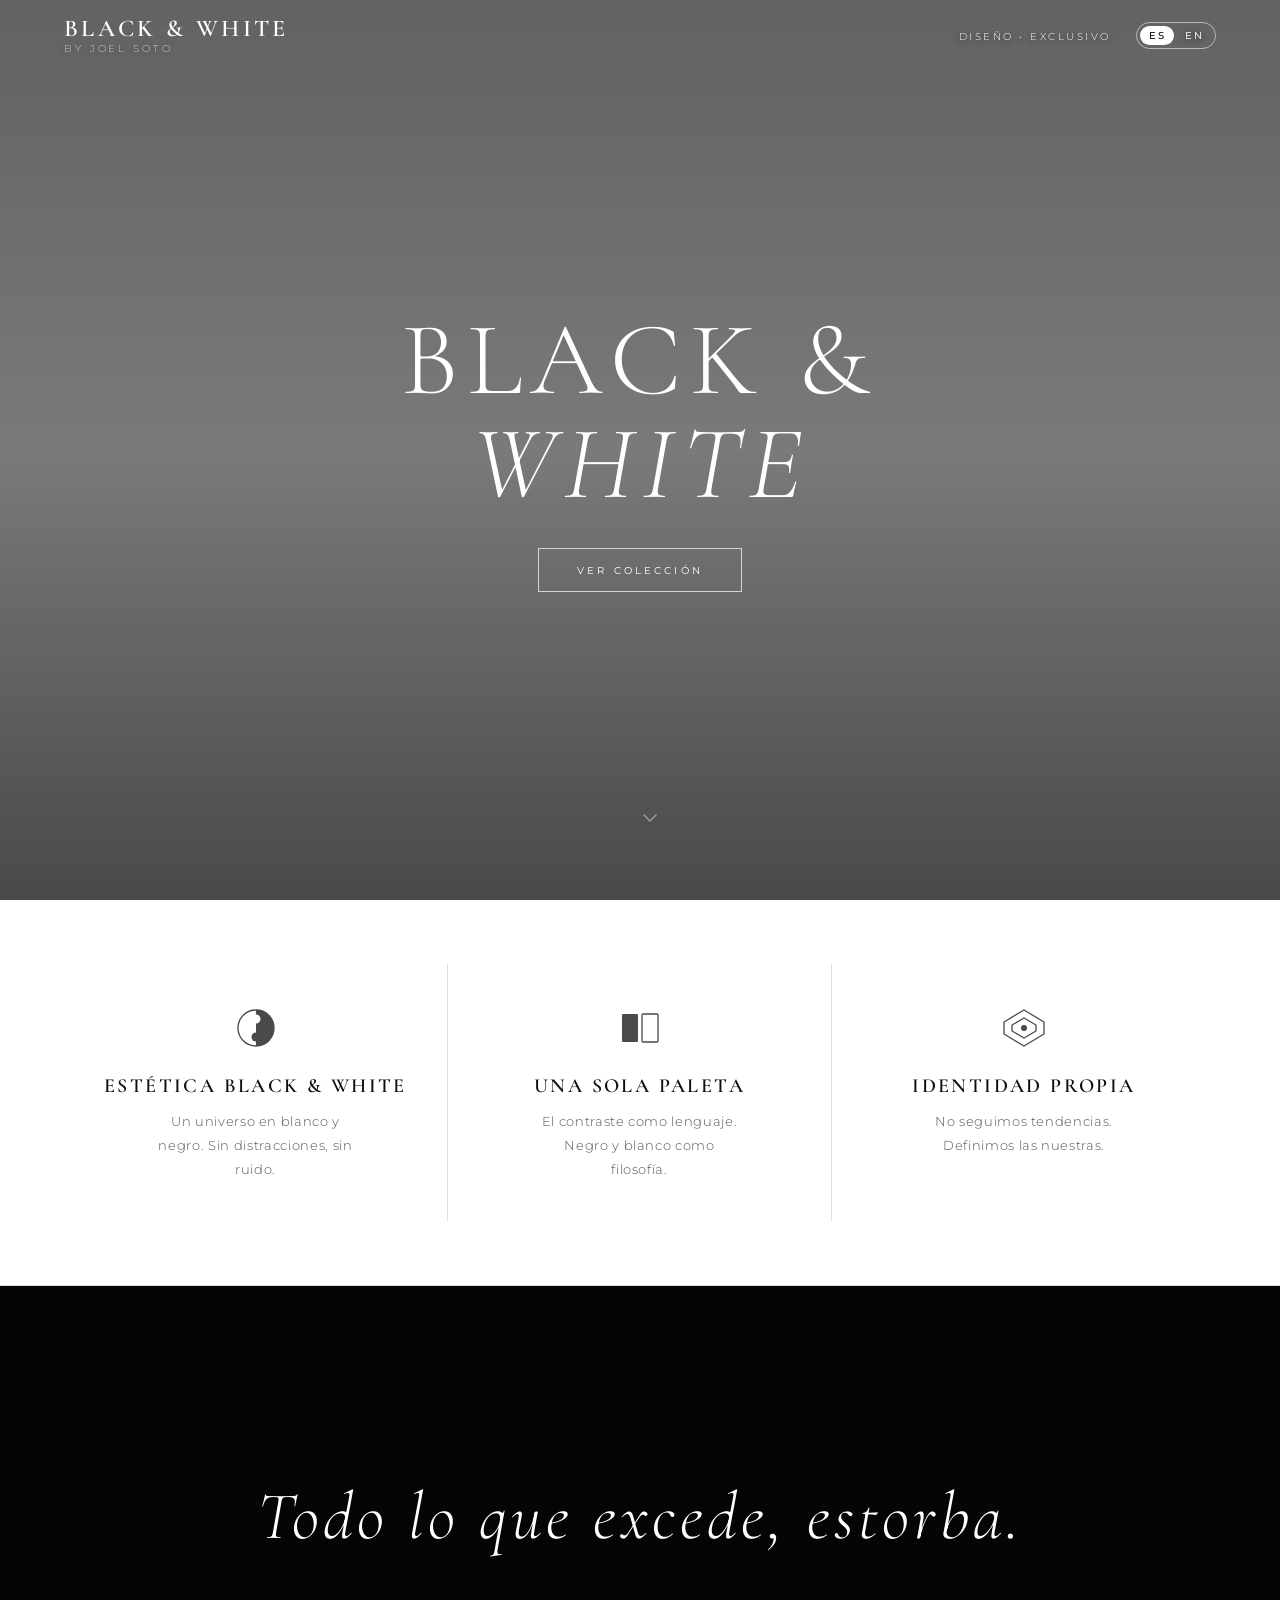
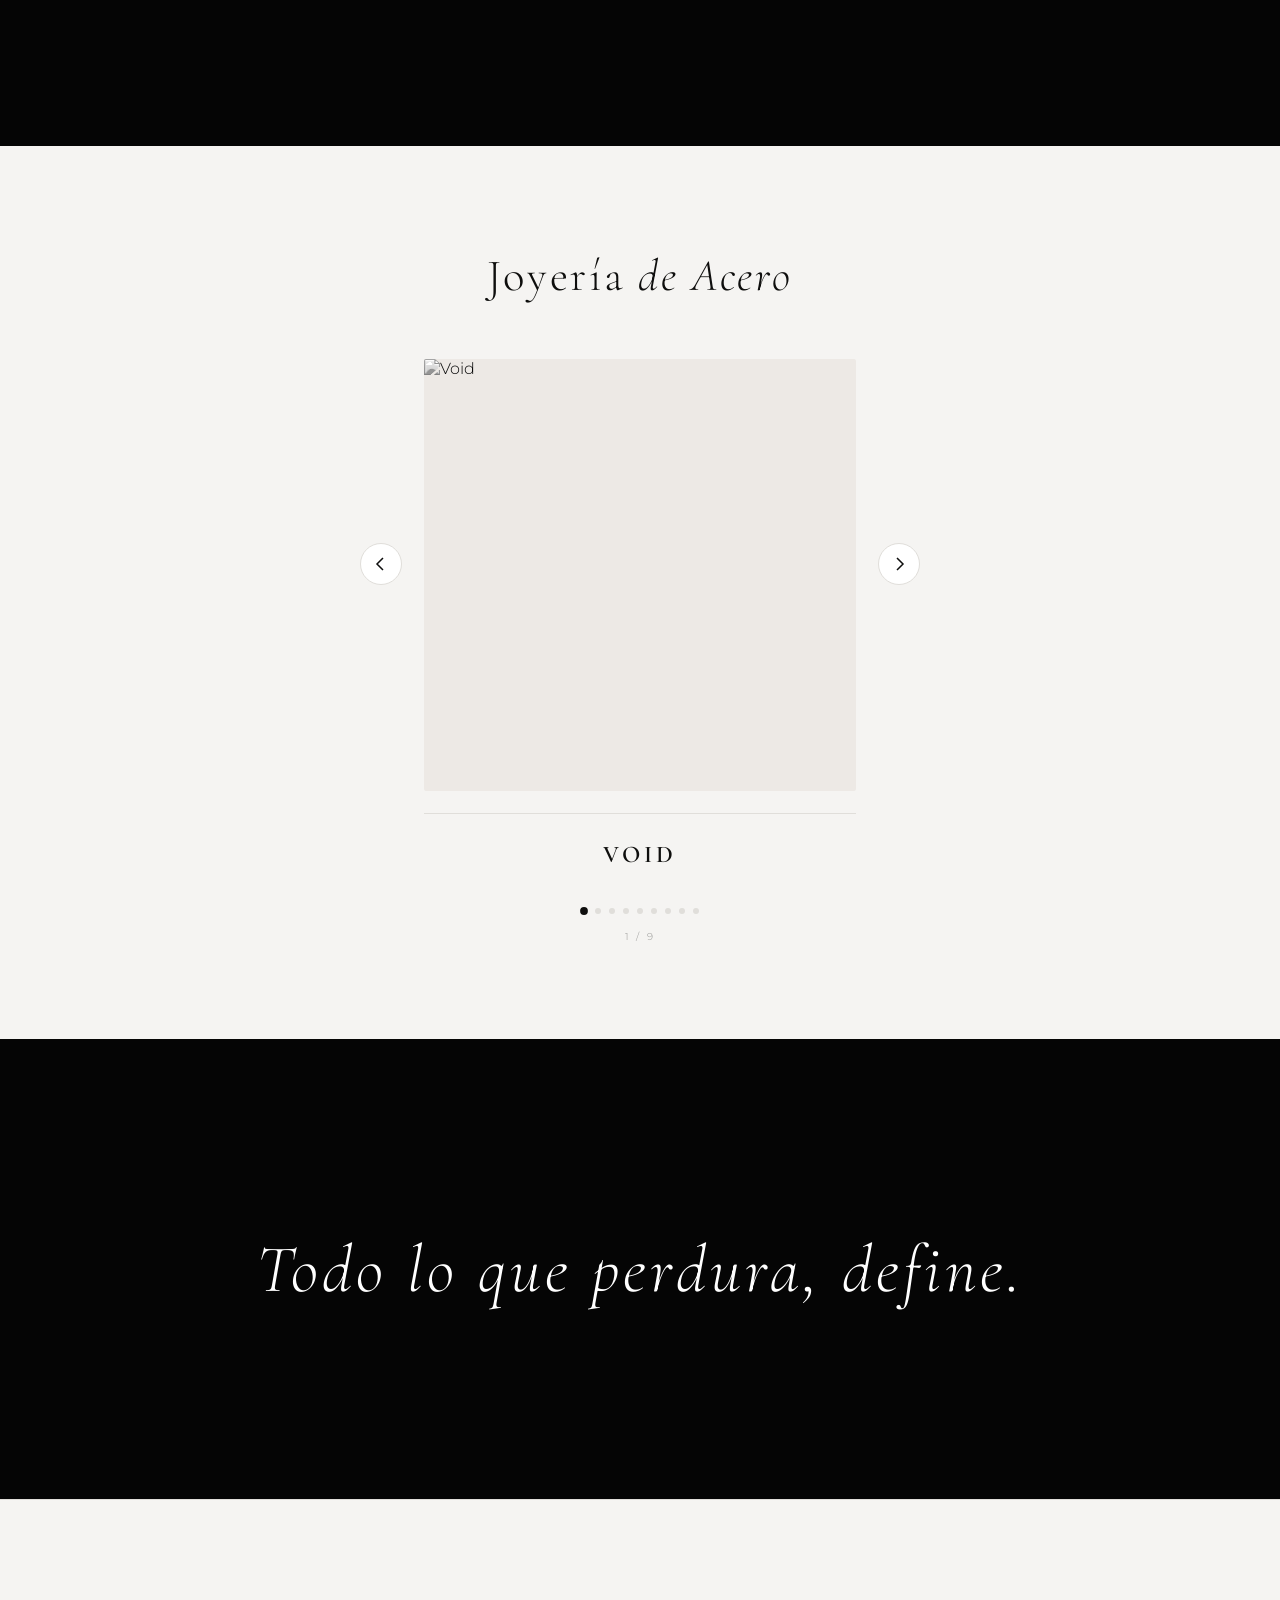
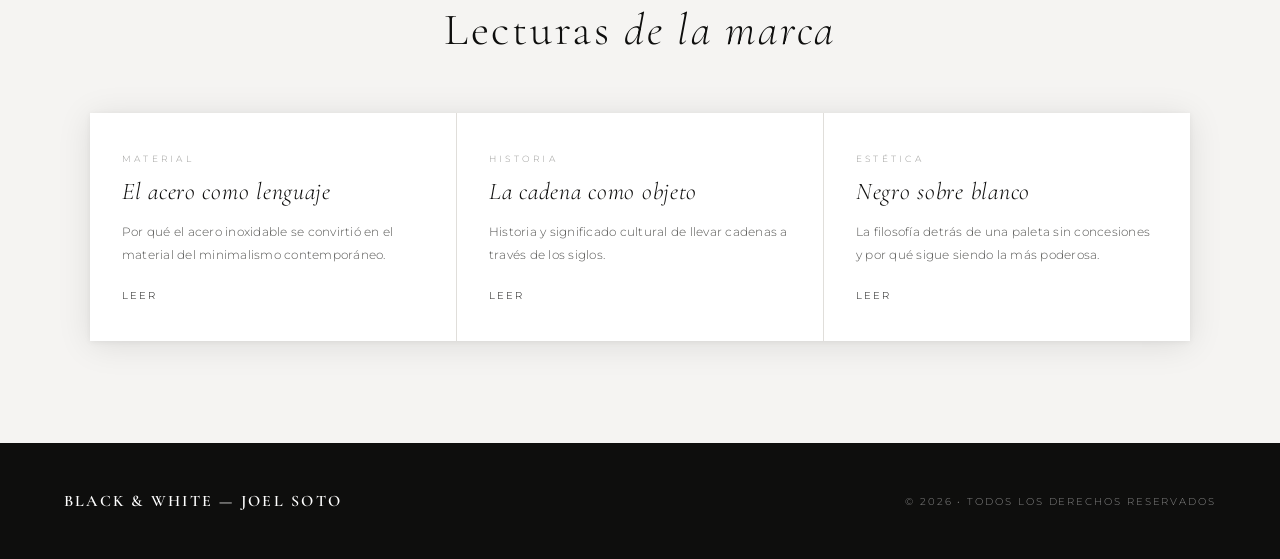
==== index.html @ 6df69efc "Add ES/EN language toggle Adds a header pill toggle to switch the whole site (home, articles, and th" ====
<!DOCTYPE html>
<html lang="es">
<head>
<meta charset="UTF-8">
<meta name="viewport" content="width=device-width, initial-scale=1.0">
<title>Black &amp; White by Joel Soto</title>

  <!-- Open Graph -->
  <meta property="og:title" content="Black &amp; White by Joel Soto">
  <meta property="og:description" content="Moda y accesorios. Diseño exclusivo, hecho a mano.">
  <meta property="og:type" content="website">
  <meta property="og:url" content="https://dajozu2513.github.io/black-and-white-joel">
  <meta property="og:image" content="https://dajozu2513.github.io/black-and-white-joel/og.jpg">
  <meta property="og:image:width" content="1054">
  <meta property="og:image:height" content="1491">
  <meta property="og:locale" content="es_CR">
  <meta property="og:site_name" content="Black &amp; White by Joel Soto">

  <!-- Twitter Card -->
  <meta name="twitter:card" content="summary_large_image">
  <meta name="twitter:title" content="Black &amp; White by Joel Soto">
  <meta name="twitter:description" content="Moda y accesorios. Diseño exclusivo, hecho a mano.">
  <meta name="twitter:image" content="https://dajozu2513.github.io/black-and-white-joel/og.jpg">
<link rel="preconnect" href="https://fonts.googleapis.com">
<link rel="preconnect" href="https://fonts.gstatic.com" crossorigin>
<link href="https://fonts.googleapis.com/css2?family=Cormorant+Garamond:ital,wght@0,300;0,400;0,600;1,300&family=Montserrat:wght@200;300;400;500&display=swap" rel="stylesheet">
<link rel="stylesheet" href="css/styles.css">

</head>
<body>

<!-- INTRO SCREEN -->
<div id="intro-screen">
  <div class="intro-logo">Black &amp; <em>White</em></div>
  <div class="intro-tagline">by Joel Soto</div>
</div>

<!-- HEADER -->
<header id="site-header">
  <div class="brand">
    <div class="brand-name">Black &amp; White</div>
    <span class="brand-sub">by Joel Soto</span>
  </div>
  <div class="header-right">
    <div class="header-tag" data-i18n="header.tag">Diseño &bull; Exclusivo</div>
    <div class="lang-toggle" id="langToggle" role="group" aria-label="Idioma / Language">
      <button type="button" class="lang-opt" data-lang="es">ES</button>
      <button type="button" class="lang-opt" data-lang="en">EN</button>
    </div>
  </div>
</header>

<!-- HERO -->
<section class="hero" id="hero">
  <div class="hero-bg" id="hero-bg"></div>
  <div class="hero-overlay"></div>
  <div class="hero-content">
    <h1 class="hero-title">Black &amp;<br><em>White</em></h1>
    <a href="#coleccion" class="hero-btn" data-i18n="hero.cta">Ver colección</a>
  </div>
  <div class="hero-scroll">
    <svg class="hero-scroll-arrow" width="20" height="20" viewBox="0 0 20 20" fill="none" stroke="rgba(255,255,255,0.7)" stroke-width="1.5" stroke-linecap="round" stroke-linejoin="round">
      <polyline points="4 7 10 13 16 7"/>
    </svg>
  </div>
</section>

<!-- PILLARS -->
<section class="pillars observe-fade">
  <div class="pillar">
    <svg class="pillar-icon" viewBox="0 0 48 48" fill="none" stroke="currentColor" stroke-width="1.3">
      <circle cx="24" cy="24" r="18"/>
      <path d="M24 6 A18 18 0 0 1 24 42" fill="currentColor" stroke="none"/>
      <circle cx="24" cy="15" r="4.5" fill="var(--surface)" stroke="none"/>
      <circle cx="24" cy="33" r="4.5" fill="currentColor" stroke="none"/>
    </svg>
    <div class="pillar-title" data-i18n="pillar1.title">Estética Black &amp; White</div>
    <p class="pillar-text" data-i18n="pillar1.text">Un universo en blanco y negro. Sin distracciones, sin ruido.</p>
  </div>
  <div class="pillar">
    <svg class="pillar-icon" viewBox="0 0 48 48" fill="none" stroke="currentColor" stroke-width="1.3">
      <rect x="6" y="10" width="16" height="28" rx="1" fill="currentColor" stroke="none"/>
      <rect x="26" y="10" width="16" height="28" rx="1" fill="none" stroke="currentColor"/>
    </svg>
    <div class="pillar-title" data-i18n="pillar2.title">Una sola paleta</div>
    <p class="pillar-text" data-i18n="pillar2.text">El contraste como lenguaje. Negro y blanco como filosofía.</p>
  </div>
  <div class="pillar">
    <svg class="pillar-icon" viewBox="0 0 48 48" fill="none" stroke="currentColor" stroke-width="1.3">
      <polygon points="24,6 44,18 44,30 24,42 4,30 4,18" stroke-linejoin="round"/>
      <polygon points="24,14 36,21 36,27 24,34 12,27 12,21" stroke-linejoin="round"/>
      <circle cx="24" cy="24" r="3" fill="currentColor" stroke="none"/>
    </svg>
    <div class="pillar-title" data-i18n="pillar3.title">Identidad propia</div>
    <p class="pillar-text" data-i18n="pillar3.text">No seguimos tendencias. Definimos las nuestras.</p>
  </div>
</section>

<!-- SEPARATOR -->
<div class="separator" id="separator-bg-wrap">
  <div class="separator-bg" id="separator-bg"></div>
  <div class="separator-overlay">
    <span class="separator-headline observe-reveal">
      <span class="reveal-wrap"><span class="reveal-line" data-i18n="sep1.headline">Todo lo que excede, estorba.</span></span>
    </span>
  </div>
</div>

<!-- CAROUSEL SECTION -->
<section class="carousel-section" id="coleccion">
  <div class="section-header observe-fade">
    <h2 class="section-title observe-reveal">
      <span class="reveal-wrap"><span class="reveal-line" data-i18n-html="collection.title">Joyería <em>de Acero</em></span></span>
    </h2>
  </div>

  <div class="carousel-wrap">
    <button class="carousel-arrow arrow-prev" id="prev" aria-label="Anterior">
      <svg viewBox="0 0 16 16"><polyline points="10,2 4,8 10,14"/></svg>
    </button>

    <div class="carousel-track" id="carousel-track">

    <div class="slide active" data-index="0">
      <div class="slide-img-wrap">
        <img src="pictures/products/Void.JPG" alt="Void">
      </div>
      <div class="slide-info">
        <div class="slide-name">Void</div>
      </div>
    </div>
    <div class="slide " data-index="1">
      <div class="slide-img-wrap">
        <img src="pictures/products/Star.JPG" alt="Star">
      </div>
      <div class="slide-info">
        <div class="slide-name">Star</div>
      </div>
    </div>
    <div class="slide " data-index="2">
      <div class="slide-img-wrap">
        <img src="pictures/products/Monolith.JPG" alt="Monolith">
      </div>
      <div class="slide-info">
        <div class="slide-name">Monolith</div>
      </div>
    </div>
    <div class="slide " data-index="3">
      <div class="slide-img-wrap">
        <img src="pictures/products/Static.JPG" alt="Static">
      </div>
      <div class="slide-info">
        <div class="slide-name">Static</div>
      </div>
    </div>
    <div class="slide " data-index="4">
      <div class="slide-img-wrap">
        <img src="pictures/products/Together.JPG" alt="Together">
      </div>
      <div class="slide-info">
        <div class="slide-name">Together</div>
      </div>
    </div>
    <div class="slide " data-index="5">
      <div class="slide-img-wrap">
        <img src="pictures/products/Meridian.JPG" alt="Meridian">
      </div>
      <div class="slide-info">
        <div class="slide-name">Meridian</div>
      </div>
    </div>
    <div class="slide " data-index="6">
      <div class="slide-img-wrap">
        <img src="pictures/products/Heart.JPG" alt="Heart">
      </div>
      <div class="slide-info">
        <div class="slide-name">Heart</div>
      </div>
    </div>
    <div class="slide " data-index="7">
      <div class="slide-img-wrap">
        <img src="pictures/products/Echo.JPG" alt="Echo">
      </div>
      <div class="slide-info">
        <div class="slide-name">Echo</div>
      </div>
    </div>
    <div class="slide " data-index="8">
      <div class="slide-img-wrap">
        <img src="pictures/products/Snake.JPG" alt="Snake">
      </div>
      <div class="slide-info">
        <div class="slide-name">Snake</div>
      </div>
    </div>
    </div>

    <button class="carousel-arrow arrow-next" id="next" aria-label="Siguiente">
      <svg viewBox="0 0 16 16"><polyline points="6,2 12,8 6,14"/></svg>
    </button>
  </div>

  <div class="carousel-dots" id="dots">
<button class="dot active" data-index="0" aria-label="Producto 1"></button><button class="dot " data-index="1" aria-label="Producto 2"></button><button class="dot " data-index="2" aria-label="Producto 3"></button><button class="dot " data-index="3" aria-label="Producto 4"></button><button class="dot " data-index="4" aria-label="Producto 5"></button><button class="dot " data-index="5" aria-label="Producto 6"></button><button class="dot " data-index="6" aria-label="Producto 7"></button><button class="dot " data-index="7" aria-label="Producto 8"></button><button class="dot " data-index="8" aria-label="Producto 9"></button>
  </div>
  <div class="carousel-counter" id="counter">1 / 9</div>
</section>

<!-- SEPARATOR 2 -->
<div class="separator" id="separator2-bg-wrap">
  <div class="separator-bg" id="separator2-bg"></div>
  <div class="separator-overlay">
    <span class="separator-headline observe-reveal">
      <span class="reveal-wrap"><span class="reveal-line" data-i18n="sep2.headline">Todo lo que perdura, define.</span></span>
    </span>
  </div>
</div>

<!-- ARTICLES -->
<section class="articles-section">
  <div class="articles-header observe-fade">
    <h2 class="section-title" data-i18n-html="articles.title">Lecturas <em>de la marca</em></h2>
  </div>
  <div class="articles-grid">
    <a href="articles/el-acero-como-lenguaje.html" class="article-card observe-fade">
      <span class="article-cat" data-i18n="article1.cat">Material</span>
      <h3 class="article-title" data-i18n="article1.title">El acero como lenguaje</h3>
      <p class="article-excerpt" data-i18n="article1.excerpt">Por qué el acero inoxidable se convirtió en el material del minimalismo contemporáneo.</p>
      <span class="article-read" data-i18n="article.read">Leer</span>
    </a>
    <a href="articles/la-cadena-como-objeto.html" class="article-card observe-fade">
      <span class="article-cat" data-i18n="article2.cat">Historia</span>
      <h3 class="article-title" data-i18n="article2.title">La cadena como objeto</h3>
      <p class="article-excerpt" data-i18n="article2.excerpt">Historia y significado cultural de llevar cadenas a través de los siglos.</p>
      <span class="article-read" data-i18n="article.read">Leer</span>
    </a>
    <a href="articles/negro-sobre-blanco.html" class="article-card observe-fade">
      <span class="article-cat" data-i18n="article3.cat">Estética</span>
      <h3 class="article-title" data-i18n="article3.title">Negro sobre blanco</h3>
      <p class="article-excerpt" data-i18n="article3.excerpt">La filosofía detrás de una paleta sin concesiones y por qué sigue siendo la más poderosa.</p>
      <span class="article-read" data-i18n="article.read">Leer</span>
    </a>
  </div>
</section>

<!-- FOOTER -->
<footer>
  <div class="footer-brand">Black &amp; White &mdash; Joel Soto</div>
  <div class="footer-copy" data-i18n="footer.copy">&copy; 2026 &bull; Todos los derechos reservados</div>
</footer>


<!-- PRODUCT MODAL -->
<div class="modal-overlay" id="productModal" role="dialog" aria-modal="true">
  <div class="modal-card">
    <button class="modal-close" id="modalClose" aria-label="Cerrar">&times;</button>
    <img class="modal-img" id="modalImg" src="" alt="">
    <div class="modal-body">
      <div class="modal-name" id="modalName"></div>
      <p class="modal-desc" id="modalDesc"></p>
      <a class="modal-btn" id="modalBtn" href="" target="_blank" rel="noopener noreferrer" data-i18n="modal.cta">Consultar</a>
    </div>
  </div>
</div>

<script src="js/i18n.js"></script>
<script>
BWI18N.init({
  es: {
    'header.tag': 'Diseño • Exclusivo',
    'hero.cta': 'Ver colección',
    'pillar1.title': 'Estética Black & White',
    'pillar1.text': 'Un universo en blanco y negro. Sin distracciones, sin ruido.',
    'pillar2.title': 'Una sola paleta',
    'pillar2.text': 'El contraste como lenguaje. Negro y blanco como filosofía.',
    'pillar3.title': 'Identidad propia',
    'pillar3.text': 'No seguimos tendencias. Definimos las nuestras.',
    'sep1.headline': 'Todo lo que excede, estorba.',
    'collection.title': 'Joyería <em>de Acero</em>',
    'sep2.headline': 'Todo lo que perdura, define.',
    'articles.title': 'Lecturas <em>de la marca</em>',
    'article1.cat': 'Material',
    'article1.title': 'El acero como lenguaje',
    'article1.excerpt': 'Por qué el acero inoxidable se convirtió en el material del minimalismo contemporáneo.',
    'article2.cat': 'Historia',
    'article2.title': 'La cadena como objeto',
    'article2.excerpt': 'Historia y significado cultural de llevar cadenas a través de los siglos.',
    'article3.cat': 'Estética',
    'article3.title': 'Negro sobre blanco',
    'article3.excerpt': 'La filosofía detrás de una paleta sin concesiones y por qué sigue siendo la más poderosa.',
    'article.read': 'Leer',
    'footer.copy': '© 2026 • Todos los derechos reservados',
    'modal.cta': 'Consultar',
    'pageTitle': 'Black & White by Joel Soto'
  },
  en: {
    'header.tag': 'Design • Exclusive',
    'hero.cta': 'View collection',
    'pillar1.title': 'Black & White Aesthetic',
    'pillar1.text': 'A universe in black and white. No distractions, no noise.',
    'pillar2.title': 'One palette only',
    'pillar2.text': 'Contrast as language. Black and white as philosophy.',
    'pillar3.title': 'A voice of its own',
    'pillar3.text': "We don't follow trends. We set our own.",
    'sep1.headline': 'Everything in excess gets in the way.',
    'collection.title': '<em>Steel</em> Jewelry',
    'sep2.headline': 'What endures, defines.',
    'articles.title': 'Brand <em>Reads</em>',
    'article1.cat': 'Material',
    'article1.title': 'Steel as Language',
    'article1.excerpt': 'Why stainless steel became the material of contemporary minimalism.',
    'article2.cat': 'History',
    'article2.title': 'The Chain as Object',
    'article2.excerpt': 'The history and cultural meaning of wearing chains across the centuries.',
    'article3.cat': 'Aesthetics',
    'article3.title': 'Black on White',
    'article3.excerpt': 'The philosophy behind an uncompromising palette and why it remains the most powerful.',
    'article.read': 'Read',
    'footer.copy': '© 2026 • All rights reserved',
    'modal.cta': 'Inquire',
    'pageTitle': 'Black & White by Joel Soto'
  }
});
</script>
<script src="js/main.js"></script>
</body>
</html>
---- css/styles.css ----
*, *::before, *::after { box-sizing: border-box; margin: 0; padding: 0; }

  /* ── INTRO SCREEN ── */
  #intro-screen {
    position: fixed;
    inset: 0;
    background: var(--ink);
    z-index: 999;
    display: flex;
    flex-direction: column;
    align-items: center;
    justify-content: center;
    gap: 0.7rem;
    transition: opacity 1s ease;
  }

  #intro-screen.fade-out { opacity: 0; pointer-events: none; }

  .intro-logo {
    font-family: var(--font-display);
    font-size: clamp(2.2rem, 8vw, 5rem);
    font-weight: 300;
    letter-spacing: 0.22em;
    text-transform: uppercase;
    color: #fff;
    animation: introUp 1s cubic-bezier(0.16,1,0.3,1) both;
  }

  .intro-logo em { font-style: italic; }

  .intro-tagline {
    font-family: var(--font-body);
    font-size: 0.68rem;
    letter-spacing: 0.45em;
    text-transform: uppercase;
    color: rgba(255,255,255,0.75);
    animation: introUp 1s 0.25s cubic-bezier(0.16,1,0.3,1) both;
  }

  @keyframes introUp {
    from { opacity: 0; transform: translateY(18px); }
    to   { opacity: 1; transform: translateY(0); }
  }

  /* ── TITLE REVEAL ── */
  .reveal-wrap {
    display: block;
    overflow: hidden;
  }

  .reveal-line {
    display: block;
    transform: translateY(105%);
    transition: transform 1s cubic-bezier(0.16,1,0.3,1);
  }

  .observe-reveal.visible .reveal-line { transform: translateY(0); }

  /* ── SLIDE NAME ANIMATION ── */
  @keyframes slideNameIn {
    from { opacity: 0; transform: translateY(8px); }
    to   { opacity: 1; transform: translateY(0); }
  }

  .slide-name-animate { animation: slideNameIn 0.4s cubic-bezier(0.16,1,0.3,1) both; }

  :root {
    --bg: #f5f4f2;
    --surface: #ffffff;
    --ink: #0e0e0d;
    --ink-mid: #555553;
    --ink-light: #999997;
    --border: #e0deda;
    --radius: 2px;
    --font-display: 'Cormorant Garamond', Georgia, serif;
    --font-body: 'Montserrat', sans-serif;
  }

  html { scroll-behavior: smooth; }

  body {
    background: var(--bg);
    color: var(--ink);
    font-family: var(--font-body);
    font-weight: 300;
    overflow-x: hidden;
  }

  /* ── HEADER ── */
  header {
    position: fixed;
    top: 0; left: 0; right: 0;
    z-index: 200;
    display: flex;
    align-items: center;
    justify-content: space-between;
    padding: 0 clamp(1.5rem, 5vw, 4rem);
    height: 72px;
    transition: background 0.4s, border-color 0.4s, box-shadow 0.4s;
    background: transparent;
    border-bottom: 1px solid transparent;
  }

  header.scrolled {
    background: var(--surface);
    border-bottom-color: var(--border);
    box-shadow: 0 2px 16px rgba(0,0,0,0.06);
  }

  .brand {
    line-height: 1;
    transition: color 0.4s;
  }

  .brand-name {
    font-family: var(--font-display);
    font-weight: 600;
    font-size: clamp(1.1rem, 2.2vw, 1.5rem);
    letter-spacing: 0.14em;
    text-transform: uppercase;
    color: #fff;
    transition: color 0.4s;
  }

  header.scrolled .brand-name { color: var(--ink); }

  .brand-sub {
    font-family: var(--font-body);
    font-weight: 200;
    font-size: 0.6rem;
    letter-spacing: 0.3em;
    text-transform: uppercase;
    color: rgba(255,255,255,1);
    text-shadow: 0 1px 6px rgba(0,0,0,0.7);
    margin-top: 3px;
    display: block;
    transition: color 0.4s;
  }

  header.scrolled .brand-sub { color: var(--ink); text-shadow: none; }

  .header-tag {
    font-size: 0.62rem;
    letter-spacing: 0.25em;
    text-transform: uppercase;
    color: rgba(255,255,255,1);
    text-shadow: 0 1px 6px rgba(0,0,0,0.7);
    transition: color 0.4s;
  }

  header.scrolled .header-tag { color: var(--ink-mid); text-shadow: none; }

  .header-right {
    display: flex;
    align-items: center;
    gap: clamp(0.9rem, 2vw, 1.6rem);
  }

  .lang-toggle {
    display: flex;
    align-items: center;
    gap: 2px;
    padding: 3px;
    border: 1px solid rgba(255,255,255,0.55);
    border-radius: 999px;
    transition: border-color 0.4s;
  }

  header.scrolled .lang-toggle { border-color: var(--border); }

  .lang-opt {
    appearance: none;
    border: none;
    background: transparent;
    cursor: pointer;
    font-family: var(--font-body);
    font-size: 0.6rem;
    font-weight: 500;
    letter-spacing: 0.15em;
    padding: 4px 9px;
    border-radius: 999px;
    color: rgba(255,255,255,0.85);
    text-shadow: 0 1px 6px rgba(0,0,0,0.7);
    transition: background 0.3s, color 0.3s;
  }

  header.scrolled .lang-opt { color: var(--ink-light); text-shadow: none; }

  .lang-opt.active { background: #fff; color: var(--ink); text-shadow: none; }

  header.scrolled .lang-opt.active { background: var(--ink); color: var(--surface); }

  /* ── HERO ── */
  .hero {
    position: relative;
    height: 100svh;
    min-height: 600px;
    display: flex;
    flex-direction: column;
    align-items: center;
    justify-content: center;
    overflow: hidden;
  }

  .hero-bg {
    position: absolute;
    inset: -10%;
    background-image: url("../pictures/background/horizontal.JPG");
    background-size: cover;
    background-position: center top;
    will-change: transform;
  }

  @media (orientation: portrait) {
    .hero-bg {
      background-image: url("../pictures/background/vertical.JPG");
    }
  }

  .hero-overlay {
    position: absolute;
    inset: 0;
    background: linear-gradient(
      to bottom,
      rgba(0,0,0,0.60) 0%,
      rgba(0,0,0,0.50) 50%,
      rgba(0,0,0,0.70) 100%
    );
  }

  .hero-content {
    position: relative;
    z-index: 2;
    text-align: center;
    color: #fff;
    padding: 0 1.5rem;
    animation: heroFadeIn 1.2s ease both;
  }

  @keyframes heroFadeIn {
    from { opacity: 0; transform: translateY(24px); }
    to { opacity: 1; transform: translateY(0); }
  }

  .hero-eyebrow {
    font-family: var(--font-body);
    font-size: 0.62rem;
    font-weight: 400;
    letter-spacing: 0.4em;
    text-transform: uppercase;
    color: rgba(255,255,255,0.6);
    margin-bottom: 1.2rem;
    animation: heroFadeIn 1.2s 0.2s ease both;
  }

  .hero-title {
    font-family: var(--font-display);
    font-size: clamp(3rem, 9vw, 6.5rem);
    font-weight: 300;
    line-height: 1;
    letter-spacing: 0.08em;
    text-transform: uppercase;
    margin-bottom: 2rem;
    animation: heroFadeIn 1.2s 0.35s ease both;
  }

  .hero-title em {
    font-style: italic;
    font-weight: 300;
  }

  .hero-sub {
    font-family: var(--font-body);
    font-size: 0.65rem;
    font-weight: 200;
    letter-spacing: 0.4em;
    text-transform: uppercase;
    color: rgba(255,255,255,1);
    text-shadow: 0 1px 6px rgba(0,0,0,0.7);
    margin-bottom: 2.8rem;
    animation: heroFadeIn 1.2s 0.5s ease both;
  }

  .hero-btn {
    display: inline-block;
    padding: 0.9rem 2.4rem;
    border: 1px solid rgba(255,255,255,0.7);
    color: #fff;
    font-family: var(--font-body);
    font-size: 0.65rem;
    font-weight: 400;
    letter-spacing: 0.3em;
    text-transform: uppercase;
    text-decoration: none;
    transition: background 0.3s, color 0.3s, border-color 0.3s;
    animation: heroFadeIn 1.2s 0.65s ease both;
  }

  .hero-btn:hover {
    background: #fff;
    color: var(--ink);
    border-color: #fff;
  }

  .hero-scroll {
    position: absolute;
    bottom: 4.5rem;
    left: 50%;
    transform: translateX(-50%);
    z-index: 2;
    display: flex;
    flex-direction: column;
    align-items: center;
    gap: 0.5rem;
    color: rgba(255,255,255,0.5);
    font-size: 0.55rem;
    letter-spacing: 0.3em;
    text-transform: uppercase;
    animation: heroFadeIn 1.4s 1s ease both;
  }

  .hero-scroll-arrow {
    animation: arrowBounce 1.8s 1.5s ease infinite;
    opacity: 0.6;
  }

  @keyframes arrowBounce {
    0%, 100% { transform: translateY(0); opacity: 0.6; }
    50% { transform: translateY(6px); opacity: 1; }
  }

  /* ── PILLARS ── */
  .pillars {
    background: var(--surface);
    padding: clamp(2.5rem, 5vw, 4rem) clamp(1.5rem, 5vw, 4rem);
    display: grid;
    grid-template-columns: repeat(3, 1fr);
    gap: 0;
    border-bottom: 1px solid var(--border);
    opacity: 0;
    transform: translateY(30px);
    transition: opacity 0.7s ease, transform 0.7s ease;
  }

  .pillars.visible { opacity: 1; transform: translateY(0); }

  .pillar {
    display: flex;
    flex-direction: column;
    align-items: center;
    text-align: center;
    padding: 2.5rem 2rem;
    border-right: 1px solid var(--border);
  }

  .pillar:last-child { border-right: none; }

  .pillar-icon {
    display: block;
    width: 48px;
    height: 48px;
    margin-bottom: 1.4rem;
    color: var(--ink);
    opacity: 0.75;
  }

  .pillar-title {
    font-family: var(--font-display);
    font-size: 1.25rem;
    font-weight: 600;
    letter-spacing: 0.12em;
    text-transform: uppercase;
    margin-bottom: 0.75rem;
    color: var(--ink);
  }

  .pillar-text {
    font-size: 0.82rem;
    font-weight: 300;
    letter-spacing: 0.05em;
    color: var(--ink-mid);
    line-height: 1.8;
    max-width: 22ch;
  }

  /* ── SEPARATOR ── */
  .separator {
    position: relative;
    height: 460px;
    overflow: hidden;
    background: #0e0e0d;
  }

  .separator-bg {
    position: absolute;
    inset: 0;
    background-image: url("../pictures/background/horizontal.JPG");
    background-size: cover;
    background-position: center 30%;
    background-attachment: fixed;
  }

  @media (orientation: portrait) {
    .separator-bg {
      background-image: url("../pictures/background/vertical.JPG");
    }
  }

  .separator-overlay {
    position: absolute;
    inset: 0;
    background: rgba(0,0,0,0.62);
    display: flex;
    flex-direction: column;
    align-items: center;
    justify-content: center;
    gap: 0.5rem;
  }

  .separator-label {
    font-family: var(--font-body);
    font-size: 0.6rem;
    letter-spacing: 0.4em;
    text-transform: uppercase;
    color: rgba(255,255,255,0.55);
  }

  .separator-headline {
    font-family: var(--font-display);
    font-size: clamp(2.4rem, 5.5vw, 4.2rem);
    font-weight: 300;
    font-style: italic;
    color: #fff;
    letter-spacing: 0.06em;
  }

  /* ── CAROUSEL SECTION ── */
  .carousel-section {
    background: var(--bg);
    padding: clamp(4rem, 8vw, 7rem) 0 clamp(4rem, 8vw, 6rem);
  }

  .section-header {
    text-align: center;
    padding: 0 1.5rem;
    margin-bottom: 3.5rem;
    opacity: 0;
    transform: translateY(20px);
    transition: opacity 0.7s ease, transform 0.7s ease;
  }

  .section-header.visible { opacity: 1; transform: translateY(0); }

  .section-eyebrow {
    font-size: 0.6rem;
    letter-spacing: 0.35em;
    text-transform: uppercase;
    color: var(--ink-light);
    margin-bottom: 0.8rem;
  }

  .section-title {
    font-family: var(--font-display);
    font-size: clamp(1.8rem, 4vw, 2.8rem);
    font-weight: 300;
    letter-spacing: 0.06em;
    color: var(--ink);
  }

  .section-title em { font-style: italic; }

  /* ── CAROUSEL ── */
  .carousel-wrap {
    position: relative;
    display: flex;
    align-items: center;
    justify-content: center;
    gap: 0;
    max-width: 560px;
    margin: 0 auto;
    padding: 0 4rem;
  }

  .carousel-track {
    position: relative;
    width: 100%;
    overflow: hidden;
  }

  .slide {
    display: none;
    flex-direction: column;
    align-items: center;
    gap: 0;
    animation: slideFade 0.45s ease;
  }

  .slide.active { display: flex; }

  @keyframes slideFade {
    from { opacity: 0; transform: scale(0.97); }
    to { opacity: 1; transform: scale(1); }
  }

  .slide-img-wrap {
    width: 100%;
    aspect-ratio: 1 / 1;
    overflow: hidden;
    background: #ede9e5;
    border-radius: var(--radius);
  }

  .slide-img-wrap img {
    width: 100%;
    height: 100%;
    object-fit: cover;
    display: block;
    filter: grayscale(100%) contrast(1.05);
    transition: transform 0.5s ease, filter 0.4s;
  }

  .slide-img-wrap img:hover {
    transform: scale(1.04);
    filter: grayscale(70%) contrast(1.06);
  }

  .slide-info {
    width: 100%;
    padding: 1.6rem 0 0;
    display: flex;
    flex-direction: column;
    align-items: center;
    gap: 1.2rem;
    border-top: 1px solid var(--border);
    margin-top: 1.4rem;
  }

  .slide-name {
    font-family: var(--font-display);
    font-size: 1.5rem;
    font-weight: 600;
    letter-spacing: 0.16em;
    text-transform: uppercase;
    color: var(--ink);
    display: inline-block;
    border-bottom: 1.5px solid transparent;
    padding-bottom: 0.15em;
    transition: border-color 0.2s, opacity 0.2s;
  }

  .slide-name:hover {
    border-bottom-color: var(--ink);
    opacity: 0.5;
  }

  .slide-btn {
    display: inline-block;
    padding: 0.8rem 2rem;
    background: var(--ink);
    color: var(--surface);
    text-decoration: none;
    font-family: var(--font-body);
    font-size: 0.68rem;
    font-weight: 400;
    letter-spacing: 0.28em;
    text-transform: uppercase;
    border: 1px solid var(--ink);
    border-radius: var(--radius);
    transition: background 0.25s, color 0.25s;
  }

  .slide-btn:hover {
    background: transparent;
    color: var(--ink);
  }

  /* ── CAROUSEL ARROWS ── */
  .carousel-arrow {
    position: absolute;
    top: 40%;
    transform: translateY(-50%);
    width: 42px;
    height: 42px;
    border: 1px solid var(--border);
    background: var(--surface);
    border-radius: 50%;
    display: flex;
    align-items: center;
    justify-content: center;
    cursor: pointer;
    transition: background 0.2s, border-color 0.2s, transform 0.2s;
    z-index: 10;
    flex-shrink: 0;
  }

  .carousel-arrow:hover {
    background: var(--ink);
    border-color: var(--ink);
  }

  .carousel-arrow:hover svg { stroke: #fff; }
  .carousel-arrow:active { transform: translateY(-50%) scale(0.94); }

  .carousel-arrow svg {
    width: 16px;
    height: 16px;
    stroke: var(--ink);
    fill: none;
    stroke-width: 1.5;
    transition: stroke 0.2s;
  }

  .arrow-prev { left: 0; }
  .arrow-next { right: 0; }

  /* ── DOTS ── */
  .carousel-dots {
    display: flex;
    justify-content: center;
    gap: 0.5rem;
    margin-top: 2.2rem;
  }

  .dot {
    width: 6px;
    height: 6px;
    border-radius: 50%;
    background: var(--border);
    border: none;
    cursor: pointer;
    padding: 0;
    transition: background 0.25s, transform 0.25s;
  }

  .dot.active {
    background: var(--ink);
    transform: scale(1.3);
  }

  /* ── COUNTER ── */
  .carousel-counter {
    text-align: center;
    margin-top: 1rem;
    font-size: 0.65rem;
    letter-spacing: 0.2em;
    color: var(--ink-light);
  }

  /* ── FOOTER ── */
  footer {
    background: var(--ink);
    color: rgba(255,255,255,0.5);
    padding: 3rem clamp(1.5rem, 5vw, 4rem);
    display: flex;
    align-items: center;
    justify-content: space-between;
    flex-wrap: wrap;
    gap: 1rem;
  }

  .footer-brand {
    font-family: var(--font-display);
    font-size: 1rem;
    font-weight: 600;
    letter-spacing: 0.14em;
    text-transform: uppercase;
    color: #fff;
  }

  .footer-copy {
    font-size: 0.6rem;
    letter-spacing: 0.2em;
    text-transform: uppercase;
  }

  /* ── ARTICLES SECTION ── */
  .articles-section {
    background: var(--bg);
    padding: clamp(4rem, 8vw, 7rem) clamp(1.5rem, 5vw, 4rem);
    border-top: 1px solid var(--border);
  }

  .articles-header {
    text-align: center;
    margin-bottom: 3.5rem;
  }

  .articles-grid {
    display: grid;
    grid-template-columns: repeat(3, 1fr);
    background: var(--border);
    gap: 1px;
    max-width: 1100px;
    margin: 0 auto;
    box-shadow: 0 4px 32px rgba(0,0,0,0.10), 0 1px 6px rgba(0,0,0,0.06);
  }

  .article-card {
    background: var(--surface);
    padding: 2.5rem 2rem;
    text-decoration: none;
    display: flex;
    flex-direction: column;
    gap: 0.9rem;
    transition: background 0.25s;
  }

  .article-card:hover { background: #edecea; }

  .article-cat {
    font-size: 0.58rem;
    letter-spacing: 0.35em;
    text-transform: uppercase;
    color: var(--ink-light);
  }

  .article-title {
    font-family: var(--font-display);
    font-size: 1.5rem;
    font-weight: 300;
    font-style: italic;
    color: var(--ink);
    letter-spacing: 0.03em;
    line-height: 1.2;
  }

  .article-excerpt {
    font-size: 0.78rem;
    font-weight: 300;
    color: var(--ink-mid);
    line-height: 1.8;
    letter-spacing: 0.02em;
    flex: 1;
  }

  .article-read {
    font-size: 0.62rem;
    letter-spacing: 0.2em;
    text-transform: uppercase;
    color: var(--ink);
    margin-top: 0.5rem;
  }

  /* ── ARTICLE PAGE ── */
  .page-article #site-header {
    background: var(--surface);
    border-bottom-color: var(--border);
    box-shadow: 0 2px 16px rgba(0,0,0,0.06);
  }

  .page-article #site-header .brand-name { color: var(--ink); }
  .page-article #site-header .brand-sub  { color: var(--ink-mid); text-shadow: none; }
  .page-article #site-header .header-tag { color: var(--ink-mid); text-shadow: none; }
  .page-article #site-header .lang-toggle { border-color: var(--border); }
  .page-article #site-header .lang-opt { color: var(--ink-light); text-shadow: none; }
  .page-article #site-header .lang-opt.active { background: var(--ink); color: var(--surface); }

  .brand-link { text-decoration: none; display: block; }

  .article-hero {
    background: var(--ink);
    padding: 11rem clamp(1.5rem, 5vw, 4rem) 5rem;
    text-align: center;
  }

  .article-hero-cat {
    display: block;
    font-size: 0.6rem;
    letter-spacing: 0.4em;
    text-transform: uppercase;
    color: rgba(255,255,255,0.45);
    margin-bottom: 1.5rem;
  }

  .article-hero-title {
    font-family: var(--font-display);
    font-size: clamp(2.5rem, 6vw, 5rem);
    font-weight: 300;
    font-style: italic;
    color: #fff;
    letter-spacing: 0.04em;
    line-height: 1.1;
  }

  .article-body {
    max-width: 680px;
    margin: 0 auto;
    padding: 5rem clamp(1.5rem, 5vw, 2rem);
  }

  .article-back {
    display: inline-block;
    font-size: 0.62rem;
    letter-spacing: 0.25em;
    text-transform: uppercase;
    color: var(--ink-light);
    text-decoration: none;
    margin-bottom: 3.5rem;
    transition: color 0.2s;
  }

  .article-back:hover { color: var(--ink); }

  .article-body p {
    font-size: 0.95rem;
    font-weight: 300;
    line-height: 1.95;
    color: var(--ink-mid);
    letter-spacing: 0.02em;
    margin-bottom: 1.8rem;
  }

  .article-body p:first-of-type {
    font-size: 1.05rem;
    color: var(--ink);
  }

  /* ── RESPONSIVE ── */
  @media (max-width: 600px) {
    .pillars { grid-template-columns: 1fr; }
    .pillar { border-right: none; border-bottom: 1px solid var(--border); }
    .pillar:last-child { border-bottom: none; }
    .carousel-wrap { padding: 0 3rem; }
    .separator { height: 300px; }
    .articles-grid { grid-template-columns: 1fr; }
  }

  /* ── PRODUCT MODAL ── */
  .slide-img-wrap, .slide-name {
    cursor: pointer;
  }

  .modal-overlay {
    display: none;
    position: fixed;
    inset: 0;
    background: rgba(14,14,13,0.65);
    z-index: 100;
    align-items: center;
    justify-content: center;
    padding: 1.5rem;
    backdrop-filter: blur(4px);
    animation: modalFadeIn 0.25s ease;
  }

  .modal-overlay.open { display: flex; }

  @keyframes modalFadeIn {
    from { opacity: 0; }
    to   { opacity: 1; }
  }

  .modal-card {
    background: var(--surface);
    max-width: 420px;
    width: 100%;
    display: flex;
    flex-direction: column;
    animation: modalSlideUp 0.28s ease;
  }

  @keyframes modalSlideUp {
    from { opacity: 0; transform: translateY(16px); }
    to   { opacity: 1; transform: translateY(0); }
  }

  .modal-close {
    align-self: flex-end;
    background: none;
    border: none;
    cursor: pointer;
    padding: 0.75rem 0.75rem 0;
    color: var(--ink-light);
    line-height: 1;
    font-size: 1.1rem;
  }

  .modal-close:hover { color: var(--ink); }

  .modal-img {
    width: 100%;
    aspect-ratio: 1 / 1;
    object-fit: cover;
  }

  .modal-body {
    padding: 1.6rem 2rem 2rem;
    display: flex;
    flex-direction: column;
    gap: 0.6rem;
  }

  .modal-name {
    font-family: var(--font-display);
    font-size: 1.6rem;
    font-weight: 600;
    letter-spacing: 0.1em;
    text-transform: uppercase;
    color: var(--ink);
  }

  .modal-desc {
    font-size: 0.78rem;
    font-weight: 300;
    color: var(--ink-mid);
    line-height: 1.85;
    letter-spacing: 0.03em;
    margin-bottom: 0.6rem;
  }

  .modal-btn {
    display: inline-block;
    padding: 0.8rem 2rem;
    background: var(--ink);
    color: #fff;
    font-family: var(--font-body);
    font-size: 0.6rem;
    letter-spacing: 0.25em;
    text-transform: uppercase;
    text-decoration: none;
    border: 1px solid var(--ink);
    transition: background 0.2s, color 0.2s;
    align-self: flex-start;
  }

  .modal-btn:hover {
    background: transparent;
    color: var(--ink);
  }
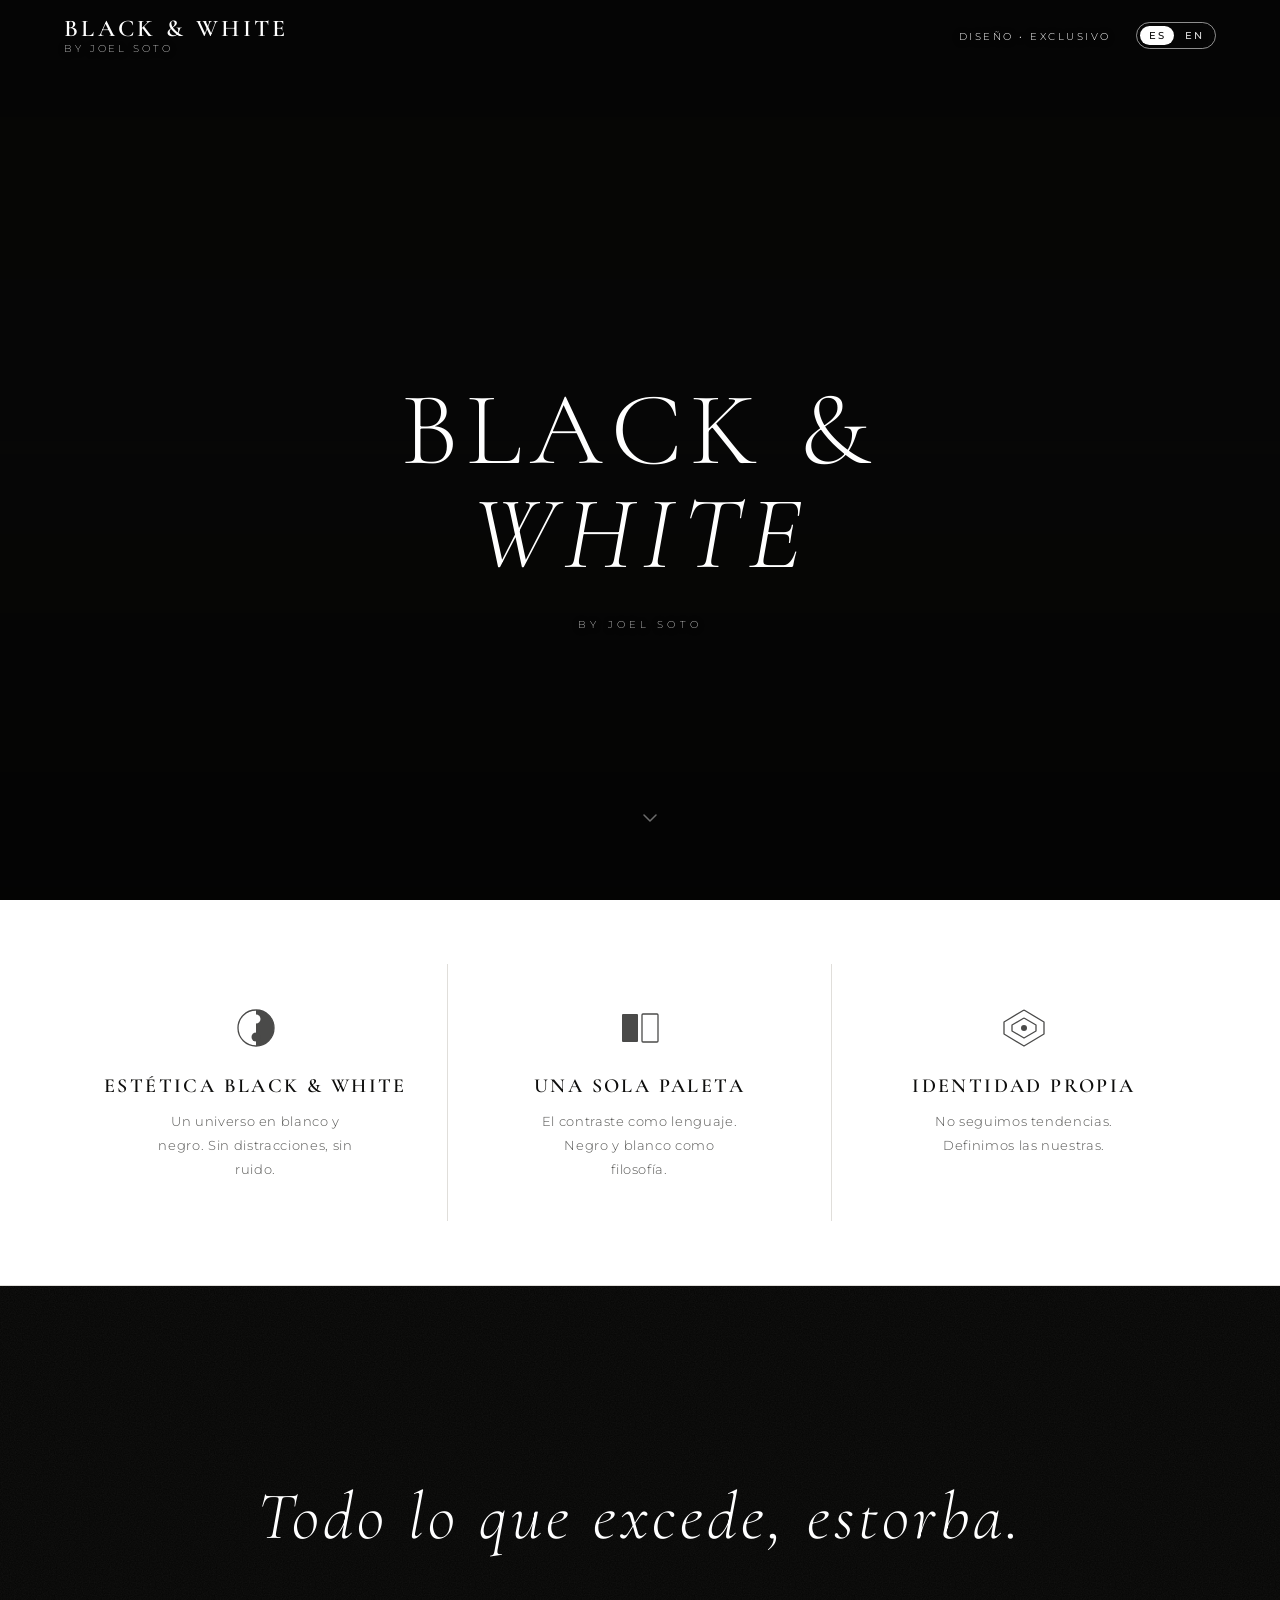
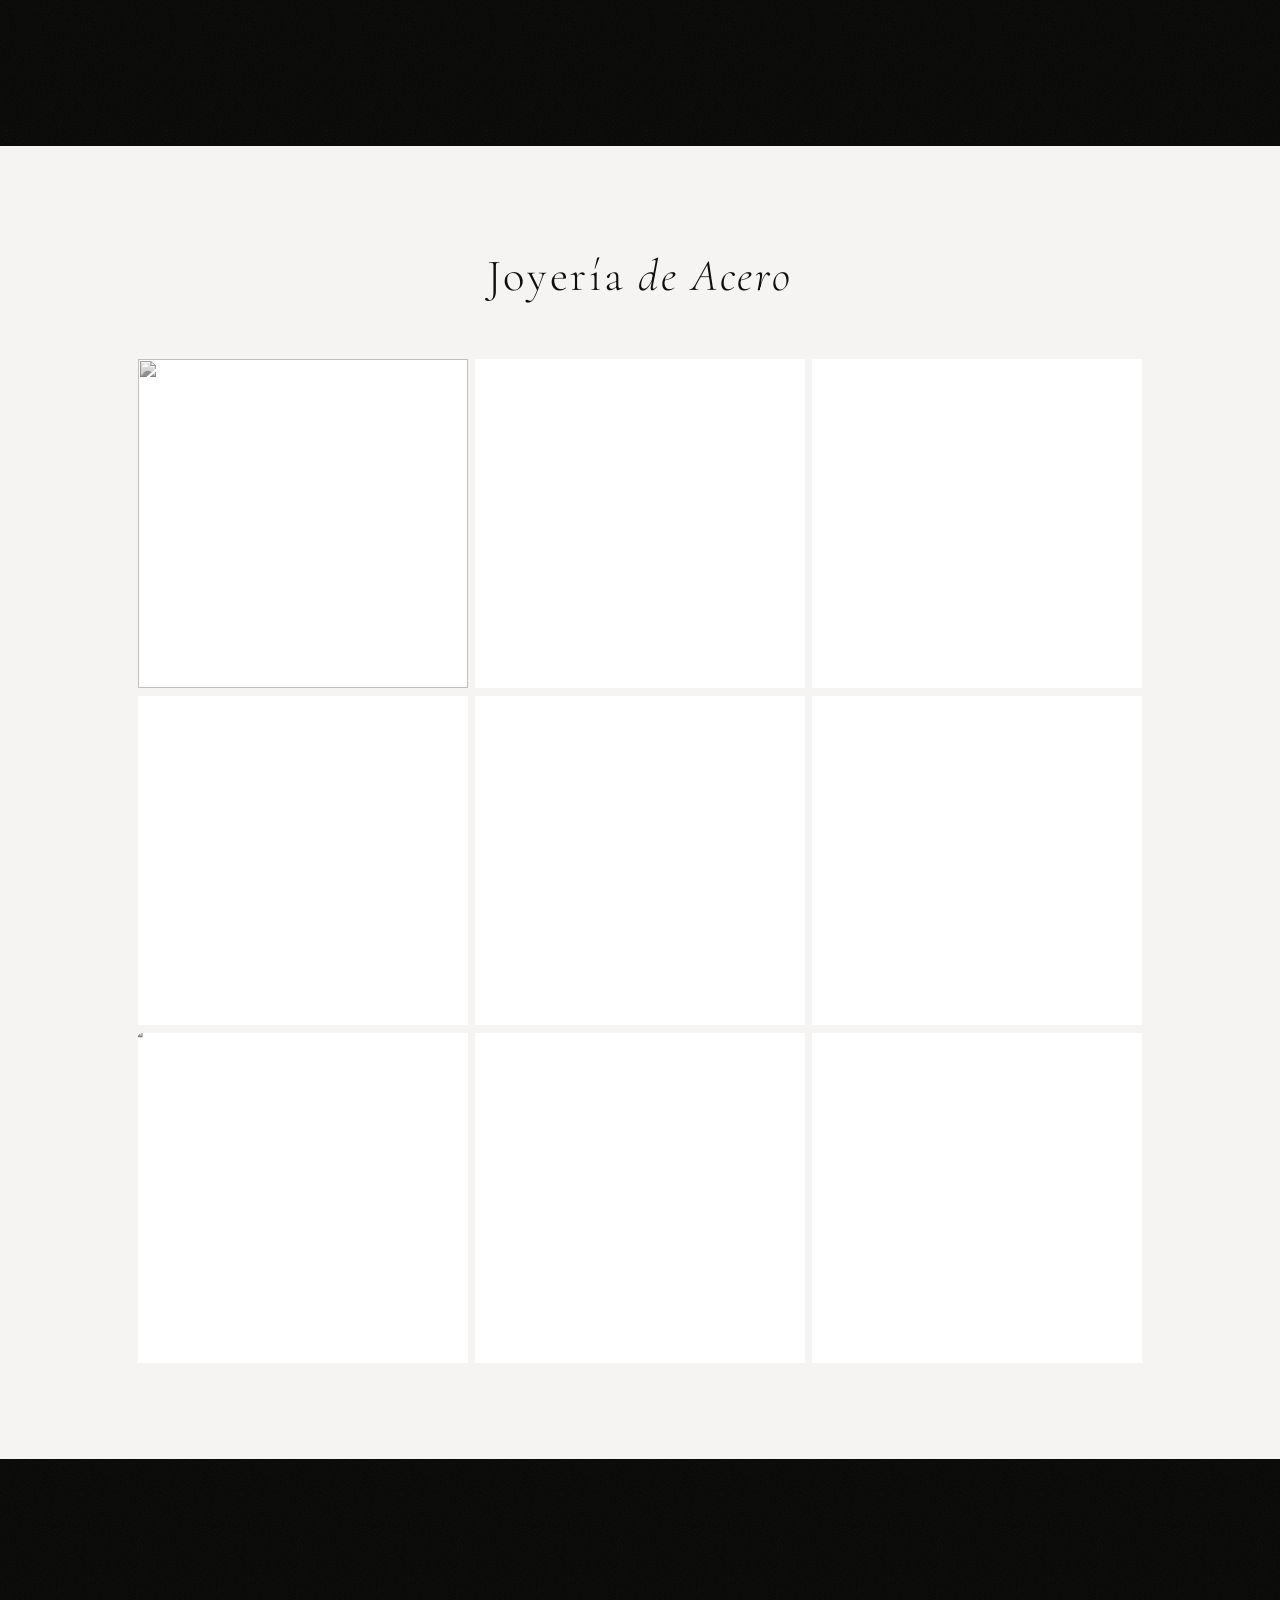
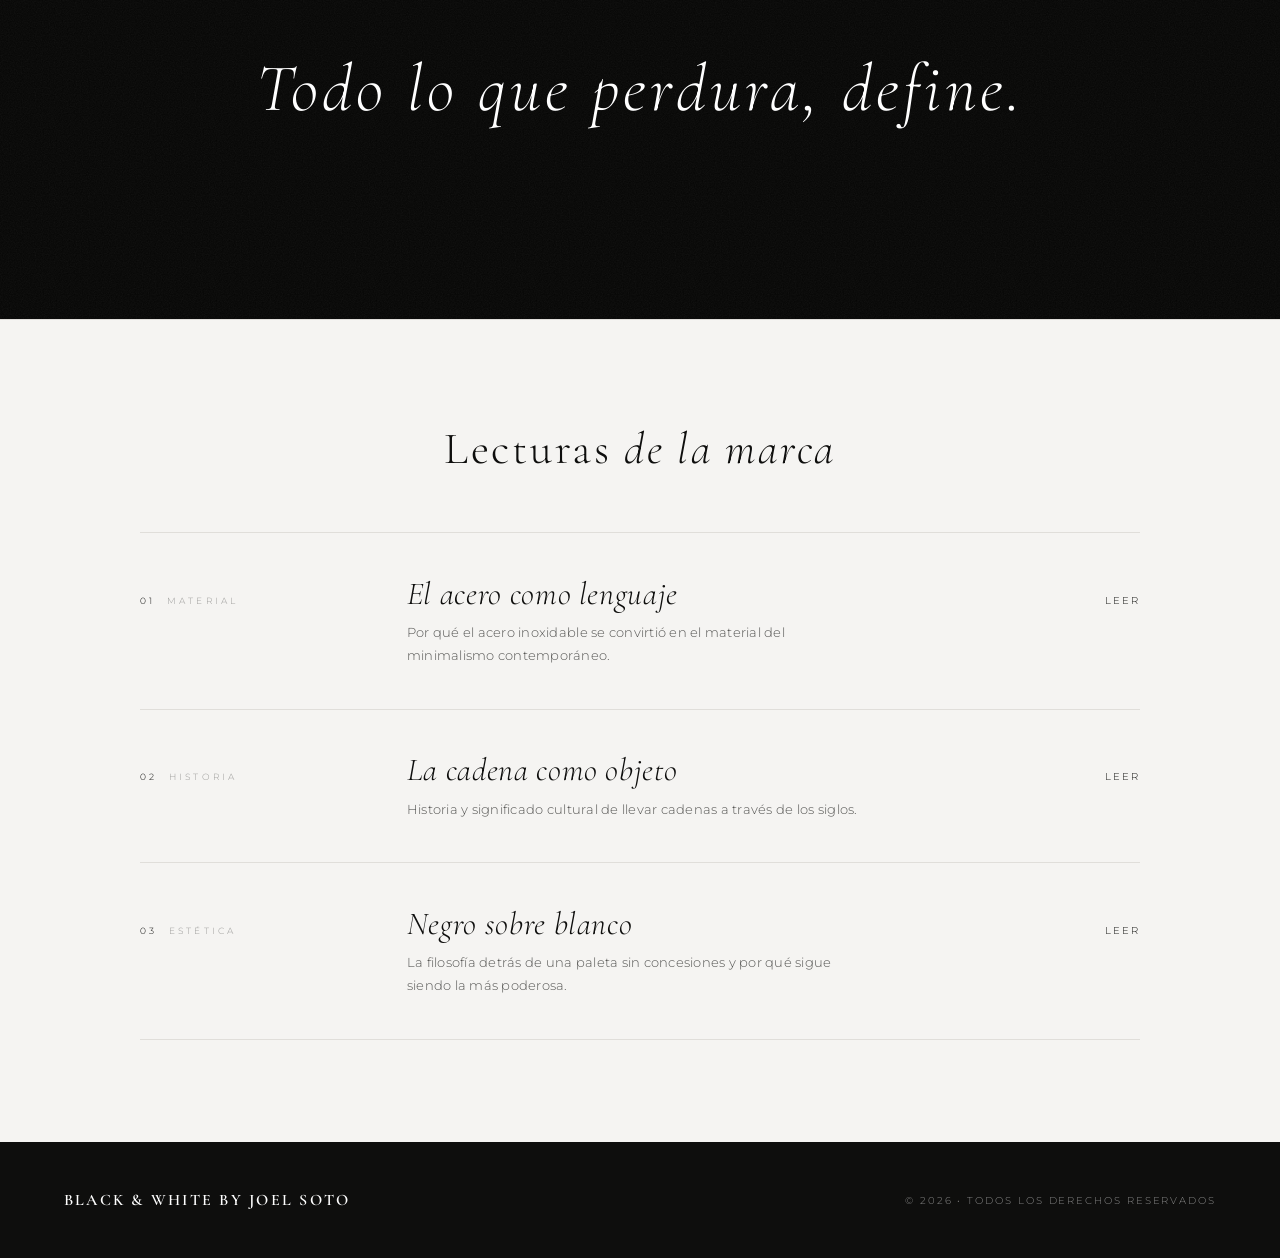
==== commit f6f8e9e4: "Visual rework: 3D steel chain, motion and minimal collection grid - Home page: one long Three.js ste" ====
--- a/index.html
+++ b/index.html
@@ -25,13 +25,33 @@
 <link rel="preconnect" href="https://fonts.gstatic.com" crossorigin>
 <link href="https://fonts.googleapis.com/css2?family=Cormorant+Garamond:ital,wght@0,300;0,400;0,600;1,300&family=Montserrat:wght@200;300;400;500&display=swap" rel="stylesheet">
 <link rel="stylesheet" href="css/styles.css">
+<link rel="preconnect" href="https://cdn.jsdelivr.net" crossorigin>
+
+<!-- 3D chain: hide the hero/band photos from the first paint when it can load (js/chain3d.js undoes this on failure) -->
+<script>
+  if (window.WebGLRenderingContext && 'noModule' in HTMLScriptElement.prototype && location.protocol !== 'file:') {
+    document.documentElement.classList.add('has-3d');
+  }
+</script>
+<script type="importmap">
+  {
+    "imports": {
+      "three": "https://cdn.jsdelivr.net/npm/three@0.183.0/build/three.module.js",
+      "three/addons/": "https://cdn.jsdelivr.net/npm/three@0.183.0/examples/jsm/"
+    }
+  }
+</script>
 
 </head>
 <body>
+
+<!-- 3D CHAIN: fixed behind the page, seen through the hero and the separator bands -->
+<div class="chain-stage" id="chain-stage" aria-hidden="true"><canvas id="chain-canvas"></canvas></div>
 
 <!-- INTRO SCREEN -->
 <div id="intro-screen">
   <div class="intro-logo">Black &amp; <em>White</em></div>
+  <span class="intro-line" aria-hidden="true"></span>
   <div class="intro-tagline">by Joel Soto</div>
 </div>
 
@@ -48,6 +68,7 @@
       <button type="button" class="lang-opt" data-lang="en">EN</button>
     </div>
   </div>
+  <span class="scroll-progress" aria-hidden="true"></span>
 </header>
 
 <!-- HERO -->
@@ -55,8 +76,8 @@
   <div class="hero-bg" id="hero-bg"></div>
   <div class="hero-overlay"></div>
   <div class="hero-content">
-    <h1 class="hero-title">Black &amp;<br><em>White</em></h1>
-    <a href="#coleccion" class="hero-btn" data-i18n="hero.cta">Ver colección</a>
+    <h1 class="hero-title" aria-label="Black &amp; White">Black &amp;<br><em>White</em></h1>
+    <p class="hero-sub">by Joel Soto</p>
   </div>
   <div class="hero-scroll">
     <svg class="hero-scroll-arrow" width="20" height="20" viewBox="0 0 20 20" fill="none" stroke="rgba(255,255,255,0.7)" stroke-width="1.5" stroke-linecap="round" stroke-linejoin="round">
@@ -107,103 +128,54 @@
 </div>
 
 <!-- CAROUSEL SECTION -->
-<section class="carousel-section" id="coleccion">
+<section class="collection-section" id="coleccion">
   <div class="section-header observe-fade">
     <h2 class="section-title observe-reveal">
       <span class="reveal-wrap"><span class="reveal-line" data-i18n-html="collection.title">Joyería <em>de Acero</em></span></span>
     </h2>
   </div>
 
-  <div class="carousel-wrap">
-    <button class="carousel-arrow arrow-prev" id="prev" aria-label="Anterior">
-      <svg viewBox="0 0 16 16"><polyline points="10,2 4,8 10,14"/></svg>
-    </button>
-
-    <div class="carousel-track" id="carousel-track">
-
-    <div class="slide active" data-index="0">
-      <div class="slide-img-wrap">
-        <img src="pictures/products/Void.JPG" alt="Void">
-      </div>
-      <div class="slide-info">
-        <div class="slide-name">Void</div>
-      </div>
-    </div>
-    <div class="slide " data-index="1">
-      <div class="slide-img-wrap">
-        <img src="pictures/products/Star.JPG" alt="Star">
-      </div>
-      <div class="slide-info">
-        <div class="slide-name">Star</div>
-      </div>
-    </div>
-    <div class="slide " data-index="2">
-      <div class="slide-img-wrap">
-        <img src="pictures/products/Monolith.JPG" alt="Monolith">
-      </div>
-      <div class="slide-info">
-        <div class="slide-name">Monolith</div>
-      </div>
-    </div>
-    <div class="slide " data-index="3">
-      <div class="slide-img-wrap">
-        <img src="pictures/products/Static.JPG" alt="Static">
-      </div>
-      <div class="slide-info">
-        <div class="slide-name">Static</div>
-      </div>
-    </div>
-    <div class="slide " data-index="4">
-      <div class="slide-img-wrap">
-        <img src="pictures/products/Together.JPG" alt="Together">
-      </div>
-      <div class="slide-info">
-        <div class="slide-name">Together</div>
-      </div>
-    </div>
-    <div class="slide " data-index="5">
-      <div class="slide-img-wrap">
-        <img src="pictures/products/Meridian.JPG" alt="Meridian">
-      </div>
-      <div class="slide-info">
-        <div class="slide-name">Meridian</div>
-      </div>
-    </div>
-    <div class="slide " data-index="6">
-      <div class="slide-img-wrap">
-        <img src="pictures/products/Heart.JPG" alt="Heart">
-      </div>
-      <div class="slide-info">
-        <div class="slide-name">Heart</div>
-      </div>
-    </div>
-    <div class="slide " data-index="7">
-      <div class="slide-img-wrap">
-        <img src="pictures/products/Echo.JPG" alt="Echo">
-      </div>
-      <div class="slide-info">
-        <div class="slide-name">Echo</div>
-      </div>
-    </div>
-    <div class="slide " data-index="8">
-      <div class="slide-img-wrap">
-        <img src="pictures/products/Snake.JPG" alt="Snake">
-      </div>
-      <div class="slide-info">
-        <div class="slide-name">Snake</div>
-      </div>
-    </div>
-    </div>
-
-    <button class="carousel-arrow arrow-next" id="next" aria-label="Siguiente">
-      <svg viewBox="0 0 16 16"><polyline points="6,2 12,8 6,14"/></svg>
-    </button>
-  </div>
-
-  <div class="carousel-dots" id="dots">
-<button class="dot active" data-index="0" aria-label="Producto 1"></button><button class="dot " data-index="1" aria-label="Producto 2"></button><button class="dot " data-index="2" aria-label="Producto 3"></button><button class="dot " data-index="3" aria-label="Producto 4"></button><button class="dot " data-index="4" aria-label="Producto 5"></button><button class="dot " data-index="5" aria-label="Producto 6"></button><button class="dot " data-index="6" aria-label="Producto 7"></button><button class="dot " data-index="7" aria-label="Producto 8"></button><button class="dot " data-index="8" aria-label="Producto 9"></button>
-  </div>
-  <div class="carousel-counter" id="counter">1 / 9</div>
+  <!-- The whole collection at once; each piece opens the product modal.
+       --zoom evens out how big each chain looks (Void is the reference size) and
+       --focus is the point it zooms around: where the chain crosses the paper/fabric edge. -->
+  <div class="collection-grid observe-fade">
+    <button type="button" class="product" style="--i: 0; --zoom: 1; --focus: 46% 50%">
+      <img src="pictures/products/Void.JPG" alt="" loading="lazy">
+      <span class="product-name">Void</span>
+    </button>
+    <button type="button" class="product" style="--i: 1; --zoom: 1.25; --focus: 47% 46%">
+      <img src="pictures/products/Star.JPG" alt="" loading="lazy">
+      <span class="product-name">Star</span>
+    </button>
+    <button type="button" class="product" style="--i: 2; --zoom: 1.75; --focus: 47% 47%">
+      <img src="pictures/products/Monolith.JPG" alt="" loading="lazy">
+      <span class="product-name">Monolith</span>
+    </button>
+    <button type="button" class="product" style="--i: 3; --zoom: 1.65; --focus: 51% 48%">
+      <img src="pictures/products/Static.JPG" alt="" loading="lazy">
+      <span class="product-name">Static</span>
+    </button>
+    <button type="button" class="product" style="--i: 4; --zoom: 1.9; --focus: 47% 46%">
+      <img src="pictures/products/Together.JPG" alt="" loading="lazy">
+      <span class="product-name">Together</span>
+    </button>
+    <button type="button" class="product" style="--i: 5; --zoom: 2.4; --focus: 52% 50%">
+      <img src="pictures/products/Meridian.JPG" alt="" loading="lazy">
+      <span class="product-name">Meridian</span>
+    </button>
+    <button type="button" class="product" style="--i: 6; --zoom: 1.1; --focus: 46% 47%">
+      <img src="pictures/products/Heart.JPG" alt="" loading="lazy">
+      <span class="product-name">Heart</span>
+    </button>
+    <button type="button" class="product" style="--i: 7; --zoom: 1.15; --focus: 52% 47%">
+      <img src="pictures/products/Echo.JPG" alt="" loading="lazy">
+      <span class="product-name">Echo</span>
+    </button>
+    <button type="button" class="product" style="--i: 8; --zoom: 2.1; --focus: 49% 53%">
+      <img src="pictures/products/Snake.JPG" alt="" loading="lazy">
+      <span class="product-name">Snake</span>
+    </button>
+  </div>
 </section>
 
 <!-- SEPARATOR 2 -->
@@ -217,26 +189,26 @@
 </div>
 
 <!-- ARTICLES -->
-<section class="articles-section">
+<section class="articles-section" id="lecturas">
   <div class="articles-header observe-fade">
     <h2 class="section-title" data-i18n-html="articles.title">Lecturas <em>de la marca</em></h2>
   </div>
   <div class="articles-grid">
     <a href="articles/el-acero-como-lenguaje.html" class="article-card observe-fade">
       <span class="article-cat" data-i18n="article1.cat">Material</span>
-      <h3 class="article-title" data-i18n="article1.title">El acero como lenguaje</h3>
+      <h3 class="article-title" style="view-transition-name: article-el-acero-como-lenguaje" data-i18n="article1.title">El acero como lenguaje</h3>
       <p class="article-excerpt" data-i18n="article1.excerpt">Por qué el acero inoxidable se convirtió en el material del minimalismo contemporáneo.</p>
       <span class="article-read" data-i18n="article.read">Leer</span>
     </a>
     <a href="articles/la-cadena-como-objeto.html" class="article-card observe-fade">
       <span class="article-cat" data-i18n="article2.cat">Historia</span>
-      <h3 class="article-title" data-i18n="article2.title">La cadena como objeto</h3>
+      <h3 class="article-title" style="view-transition-name: article-la-cadena-como-objeto" data-i18n="article2.title">La cadena como objeto</h3>
       <p class="article-excerpt" data-i18n="article2.excerpt">Historia y significado cultural de llevar cadenas a través de los siglos.</p>
       <span class="article-read" data-i18n="article.read">Leer</span>
     </a>
     <a href="articles/negro-sobre-blanco.html" class="article-card observe-fade">
       <span class="article-cat" data-i18n="article3.cat">Estética</span>
-      <h3 class="article-title" data-i18n="article3.title">Negro sobre blanco</h3>
+      <h3 class="article-title" style="view-transition-name: article-negro-sobre-blanco" data-i18n="article3.title">Negro sobre blanco</h3>
       <p class="article-excerpt" data-i18n="article3.excerpt">La filosofía detrás de una paleta sin concesiones y por qué sigue siendo la más poderosa.</p>
       <span class="article-read" data-i18n="article.read">Leer</span>
     </a>
@@ -245,7 +217,7 @@
 
 <!-- FOOTER -->
 <footer>
-  <div class="footer-brand">Black &amp; White &mdash; Joel Soto</div>
+  <div class="footer-brand">Black &amp; White by Joel Soto</div>
   <div class="footer-copy" data-i18n="footer.copy">&copy; 2026 &bull; Todos los derechos reservados</div>
 </footer>
 
@@ -268,7 +240,6 @@
 BWI18N.init({
   es: {
     'header.tag': 'Diseño • Exclusivo',
-    'hero.cta': 'Ver colección',
     'pillar1.title': 'Estética Black & White',
     'pillar1.text': 'Un universo en blanco y negro. Sin distracciones, sin ruido.',
     'pillar2.title': 'Una sola paleta',
@@ -295,7 +266,6 @@
   },
   en: {
     'header.tag': 'Design • Exclusive',
-    'hero.cta': 'View collection',
     'pillar1.title': 'Black & White Aesthetic',
     'pillar1.text': 'A universe in black and white. No distractions, no noise.',
     'pillar2.title': 'One palette only',
@@ -323,5 +293,6 @@
 });
 </script>
 <script src="js/main.js"></script>
+<script type="module" src="js/chain3d.js"></script>
 </body>
 </html>
--- a/css/styles.css
+++ b/css/styles.css
@@ -10,11 +10,13 @@
     flex-direction: column;
     align-items: center;
     justify-content: center;
-    gap: 0.7rem;
-    transition: opacity 1s ease;
-  }
-
-  #intro-screen.fade-out { opacity: 0; pointer-events: none; }
+    gap: 1.1rem;
+    clip-path: inset(0 0 0 0);
+    transition: clip-path 1s cubic-bezier(0.76,0,0.24,1);
+  }
+
+  /* Exit: the black curtain lifts and uncovers the hero from the bottom */
+  #intro-screen.fade-out { clip-path: inset(0 0 100% 0); pointer-events: none; }
 
   .intro-logo {
     font-family: var(--font-display);
@@ -23,10 +25,20 @@
     letter-spacing: 0.22em;
     text-transform: uppercase;
     color: #fff;
-    animation: introUp 1s cubic-bezier(0.16,1,0.3,1) both;
+    animation: introRise 1.2s cubic-bezier(0.16,1,0.3,1) both;
   }
 
   .intro-logo em { font-style: italic; }
+
+  /* Hairline drawn outward from the centre */
+  .intro-line {
+    display: block;
+    width: clamp(120px, 22vw, 240px);
+    height: 1px;
+    background: rgba(255,255,255,0.45);
+    transform: scaleX(0);
+    animation: introLine 1.1s 0.45s cubic-bezier(0.65,0,0.35,1) forwards;
+  }
 
   .intro-tagline {
     font-family: var(--font-body);
@@ -34,12 +46,22 @@
     letter-spacing: 0.45em;
     text-transform: uppercase;
     color: rgba(255,255,255,0.75);
-    animation: introUp 1s 0.25s cubic-bezier(0.16,1,0.3,1) both;
-  }
-
-  @keyframes introUp {
-    from { opacity: 0; transform: translateY(18px); }
-    to   { opacity: 1; transform: translateY(0); }
+    animation: introSpread 1.4s 0.85s cubic-bezier(0.16,1,0.3,1) both;
+  }
+
+  /* Text rises out of an invisible slot */
+  @keyframes introRise {
+    from { clip-path: inset(100% 0 0 0); transform: translateY(40%); }
+    to   { clip-path: inset(0 0 0 0);    transform: translateY(0); }
+  }
+
+  @keyframes introLine {
+    to { transform: scaleX(1); }
+  }
+
+  @keyframes introSpread {
+    from { opacity: 0; letter-spacing: 0.9em; }
+    to   { opacity: 1; letter-spacing: 0.45em; }
   }
 
   /* ── TITLE REVEAL ── */
@@ -55,14 +77,6 @@
   }
 
   .observe-reveal.visible .reveal-line { transform: translateY(0); }
-
-  /* ── SLIDE NAME ANIMATION ── */
-  @keyframes slideNameIn {
-    from { opacity: 0; transform: translateY(8px); }
-    to   { opacity: 1; transform: translateY(0); }
-  }
-
-  .slide-name-animate { animation: slideNameIn 0.4s cubic-bezier(0.16,1,0.3,1) both; }
 
   :root {
     --bg: #f5f4f2;
@@ -77,6 +91,25 @@
   }
 
   html { scroll-behavior: smooth; }
+
+  /* ── PAGE TRANSITIONS ──
+     Cross-document View Transitions between the home page and the articles
+     (browsers without support just navigate normally). The outgoing page sinks
+     and fades, the incoming one rises; an article card's title morphs into the
+     article's heading through a shared view-transition-name set inline on both. */
+  @media (prefers-reduced-motion: no-preference) {
+    @view-transition { navigation: auto; }
+
+    ::view-transition-old(root) { animation: pageOut 0.35s cubic-bezier(0.4,0,1,1) both; }
+    ::view-transition-new(root) { animation: pageIn 0.7s 0.25s cubic-bezier(0.16,1,0.3,1) both; }
+    ::view-transition-group(*) { animation-duration: 0.8s; animation-timing-function: cubic-bezier(0.65,0,0.35,1); }
+
+    /* The header is the same on both sides: keep it in place instead of cross-fading it */
+    #site-header { view-transition-name: site-header; }
+  }
+
+  @keyframes pageOut { to   { opacity: 0; transform: translateY(-12px); } }
+  @keyframes pageIn  { from { opacity: 0; transform: translateY(16px); } }
 
   body {
     background: var(--bg);
@@ -123,6 +156,21 @@
   }
 
   header.scrolled .brand-name { color: var(--ink); }
+
+  /* 1px reading-progress hairline along the header's bottom edge (driven by main.js) */
+  .scroll-progress {
+    position: absolute;
+    left: 0;
+    right: 0;
+    bottom: -1px;
+    height: 1px;
+    background: rgba(255,255,255,0.6);
+    transform: scaleX(0);
+    transform-origin: left;
+    transition: background 0.4s;
+  }
+
+  header.scrolled .scroll-progress { background: var(--ink); }
 
   .brand-sub {
     font-family: var(--font-body);
@@ -200,6 +248,7 @@
     align-items: center;
     justify-content: center;
     overflow: hidden;
+    background: var(--ink);
   }
 
   .hero-bg {
@@ -209,7 +258,41 @@
     background-size: cover;
     background-position: center top;
     will-change: transform;
-  }
+    transition: opacity 1.2s ease;
+  }
+
+  /* ── 3D CHAIN STAGE ──
+     One fixed canvas behind the whole page (js/chain3d.js). With `has-3d`, the hero
+     and the separator bands drop their photos and backgrounds and become windows
+     onto it; every other section keeps its own background and covers it. */
+  .chain-stage {
+    display: none;
+    position: fixed;
+    inset: 0;
+    z-index: -1;
+    background: var(--ink);
+  }
+
+  .has-3d .chain-stage { display: block; }
+
+  .chain-stage canvas {
+    display: block;
+    width: 100%;
+    height: 100%;
+    opacity: 0;
+    transition: opacity 2s ease;
+  }
+
+  .chain-stage.is-ready canvas { opacity: 1; }
+
+  .has-3d .hero,
+  .has-3d .separator { background: transparent; }
+
+  .has-3d .hero-bg { opacity: 0; }
+  .has-3d .separator-bg { display: none; }
+
+  /* The chain's front arc already leads the eye down; the arrow would sit on top of it */
+  .has-3d .hero-scroll { display: none; }
 
   @media (orientation: portrait) {
     .hero-bg {
@@ -228,12 +311,21 @@
     );
   }
 
+  .has-3d .hero-overlay {
+    background:
+      radial-gradient(ellipse 38% 30% at 50% 50%, rgba(14,14,13,0.55) 0%, rgba(14,14,13,0) 100%),
+      radial-gradient(ellipse at center, rgba(0,0,0,0) 55%, rgba(0,0,0,0.55) 100%);
+  }
+
   .hero-content {
     position: relative;
     z-index: 2;
     text-align: center;
     color: #fff;
     padding: 0 1.5rem;
+    /* The chain ring's near side sits lower and looks bigger, so its optical centre is
+       below the viewport's. `translate`, not `transform`: the entrance animation owns that. */
+    translate: 0 6vh;
     animation: heroFadeIn 1.2s ease both;
   }
 
@@ -269,6 +361,24 @@
     font-weight: 300;
   }
 
+  /* Letter-by-letter entrance; spans are added by main.js */
+  .hero-title.is-split { animation: none; }
+
+  .hero-title .char {
+    display: inline-block;
+    animation: charIn 1.4s calc(0.25s + var(--i) * 55ms) cubic-bezier(0.16,1,0.3,1) both;
+  }
+
+  @keyframes charIn {
+    from { opacity: 0; transform: translateY(0.35em); filter: blur(8px); }
+    to   { opacity: 1; transform: translateY(0); filter: blur(0); }
+  }
+
+  /* Hold the hero entrance until the intro splash starts fading */
+  .intro-pending .hero-content,
+  .intro-pending .hero-content *,
+  .intro-pending .hero-scroll { animation-play-state: paused; }
+
   .hero-sub {
     font-family: var(--font-body);
     font-size: 0.65rem;
@@ -277,29 +387,7 @@
     text-transform: uppercase;
     color: rgba(255,255,255,1);
     text-shadow: 0 1px 6px rgba(0,0,0,0.7);
-    margin-bottom: 2.8rem;
     animation: heroFadeIn 1.2s 0.5s ease both;
-  }
-
-  .hero-btn {
-    display: inline-block;
-    padding: 0.9rem 2.4rem;
-    border: 1px solid rgba(255,255,255,0.7);
-    color: #fff;
-    font-family: var(--font-body);
-    font-size: 0.65rem;
-    font-weight: 400;
-    letter-spacing: 0.3em;
-    text-transform: uppercase;
-    text-decoration: none;
-    transition: background 0.3s, color 0.3s, border-color 0.3s;
-    animation: heroFadeIn 1.2s 0.65s ease both;
-  }
-
-  .hero-btn:hover {
-    background: #fff;
-    color: var(--ink);
-    border-color: #fff;
   }
 
   .hero-scroll {
@@ -337,12 +425,7 @@
     grid-template-columns: repeat(3, 1fr);
     gap: 0;
     border-bottom: 1px solid var(--border);
-    opacity: 0;
-    transform: translateY(30px);
-    transition: opacity 0.7s ease, transform 0.7s ease;
-  }
-
-  .pillars.visible { opacity: 1; transform: translateY(0); }
+  }
 
   .pillar {
     display: flex;
@@ -355,6 +438,38 @@
 
   .pillar:last-child { border-right: none; }
 
+  /* Pillars arrive one after another; each icon draws its outline, then fills */
+  .pillar:nth-child(1) { --p: 0; }
+  .pillar:nth-child(2) { --p: 1; }
+  .pillar:nth-child(3) { --p: 2; }
+
+  .pillar-title, .pillar-text {
+    opacity: 0;
+    transform: translateY(12px);
+    transition: opacity 0.9s ease, transform 0.9s cubic-bezier(0.16,1,0.3,1);
+    transition-delay: calc(0.5s + var(--p) * 0.18s);
+  }
+
+  .pillar-text { transition-delay: calc(0.62s + var(--p) * 0.18s); }
+
+  .pillars.visible .pillar-title,
+  .pillars.visible .pillar-text { opacity: 1; transform: translateY(0); }
+
+  /* --len is each outline's length, measured by main.js */
+  .pillar-icon .draw {
+    stroke-dasharray: var(--len);
+    stroke-dashoffset: var(--len);
+    transition: stroke-dashoffset 1.6s cubic-bezier(0.65,0,0.35,1) calc(0.2s + var(--p) * 0.18s);
+  }
+
+  .pillar-icon .fill {
+    opacity: 0;
+    transition: opacity 0.9s ease calc(1.1s + var(--p) * 0.18s);
+  }
+
+  .pillars.visible .pillar-icon .draw { stroke-dashoffset: 0; }
+  .pillars.visible .pillar-icon .fill { opacity: 1; }
+
   .pillar-icon {
     display: block;
     width: 48px;
@@ -391,13 +506,33 @@
     background: #0e0e0d;
   }
 
+  /* Taller than the band so main.js can drift and slowly zoom it while it crosses the viewport */
   .separator-bg {
     position: absolute;
-    inset: 0;
+    inset: -18% 0;
     background-image: url("../pictures/background/horizontal.JPG");
     background-size: cover;
     background-position: center 30%;
-    background-attachment: fixed;
+    will-change: transform;
+  }
+
+  /* Film grain, only over the dark photo bands: above the dimming overlay, below the headline */
+  .separator::after {
+    content: '';
+    position: absolute;
+    z-index: 1;
+    inset: -60px;
+    background-image: url("data:image/svg+xml,%3Csvg xmlns='http://www.w3.org/2000/svg' width='160' height='160'%3E%3Cfilter id='n'%3E%3CfeTurbulence type='fractalNoise' baseFrequency='0.85' numOctaves='2' stitchTiles='stitch'/%3E%3CfeColorMatrix type='saturate' values='0'/%3E%3C/filter%3E%3Crect width='100%25' height='100%25' filter='url(%23n)'/%3E%3C/svg%3E");
+    opacity: 0.07;
+    pointer-events: none;
+    animation: grain 0.8s steps(3) infinite;
+  }
+
+  @keyframes grain {
+    0%   { transform: translate(0, 0); }
+    33%  { transform: translate(-22px, 14px); }
+    66%  { transform: translate(18px, -26px); }
+    100% { transform: translate(-8px, 30px); }
   }
 
   @media (orientation: portrait) {
@@ -417,6 +552,11 @@
     gap: 0.5rem;
   }
 
+  /* Over the 3D chain: dark only behind the phrase, so the links stay bright at the edges */
+  .has-3d .separator-overlay {
+    background: radial-gradient(ellipse 42% 38% at 50% 50%, rgba(14,14,13,0.7) 0%, rgba(14,14,13,0) 100%);
+  }
+
   .separator-label {
     font-family: var(--font-body);
     font-size: 0.6rem;
@@ -427,17 +567,31 @@
 
   .separator-headline {
     font-family: var(--font-display);
-    font-size: clamp(2.4rem, 5.5vw, 4.2rem);
+    font-size: clamp(1.4rem, 6vw, 4.2rem); /* one line on phones, so the chain can pass clear of it */
     font-weight: 300;
     font-style: italic;
     color: #fff;
     letter-spacing: 0.06em;
-  }
-
-  /* ── CAROUSEL SECTION ── */
-  .carousel-section {
+    text-align: center;
+    padding: 0 1.5rem;
+    position: relative;
+    z-index: 2;
+  }
+
+  /* The phrase settles its tracking as it rises */
+  .separator-headline .reveal-line {
+    letter-spacing: 0.16em;
+    transition: transform 1s cubic-bezier(0.16,1,0.3,1), letter-spacing 1.8s cubic-bezier(0.16,1,0.3,1);
+  }
+
+  .separator-headline.visible .reveal-line { letter-spacing: 0.06em; }
+
+  /* ── COLLECTION SECTION ── */
+  /* Light, between the two black bands: the page alternates black and white */
+  .collection-section {
     background: var(--bg);
     padding: clamp(4rem, 8vw, 7rem) 0 clamp(4rem, 8vw, 6rem);
+    overflow: hidden;
   }
 
   .section-header {
@@ -469,182 +623,88 @@
 
   .section-title em { font-style: italic; }
 
-  /* ── CAROUSEL ── */
-  .carousel-wrap {
+  /* ── COLLECTION GRID ──
+     The nine pieces at once, square and close together. Every photo shares the same
+     diagonal of white paper and black fabric, so side by side they read as one
+     continuous pattern. Names appear on hover (always shown on touch screens), and
+     on a fine pointer the other pieces step back while one is hovered. */
+  .collection-grid {
+    display: grid;
+    grid-template-columns: repeat(3, 1fr);
+    gap: clamp(4px, 0.6vw, 8px);
+    max-width: 1100px;
+    margin: 0 auto;
+    padding: 0 clamp(1rem, 4vw, 3rem);
+  }
+
+  .product {
     position: relative;
-    display: flex;
-    align-items: center;
-    justify-content: center;
-    gap: 0;
-    max-width: 560px;
-    margin: 0 auto;
-    padding: 0 4rem;
-  }
-
-  .carousel-track {
-    position: relative;
-    width: 100%;
-    overflow: hidden;
-  }
-
-  .slide {
-    display: none;
-    flex-direction: column;
-    align-items: center;
-    gap: 0;
-    animation: slideFade 0.45s ease;
-  }
-
-  .slide.active { display: flex; }
-
-  @keyframes slideFade {
-    from { opacity: 0; transform: scale(0.97); }
-    to { opacity: 1; transform: scale(1); }
-  }
-
-  .slide-img-wrap {
-    width: 100%;
+    display: block;
     aspect-ratio: 1 / 1;
     overflow: hidden;
-    background: #ede9e5;
-    border-radius: var(--radius);
-  }
-
-  .slide-img-wrap img {
+    padding: 0;
+    border: none;
+    background: var(--surface);
+    cursor: pointer;
+    opacity: 0;
+    transform: translateY(18px);
+    transition:
+      opacity 0.9s ease calc(var(--i) * 70ms),
+      transform 0.9s cubic-bezier(0.16,1,0.3,1) calc(var(--i) * 70ms);
+  }
+
+  .collection-grid.visible .product { opacity: 1; transform: translateY(0); }
+
+  .product img {
+    display: block;
     width: 100%;
     height: 100%;
     object-fit: cover;
-    display: block;
-    filter: grayscale(100%) contrast(1.05);
-    transition: transform 0.5s ease, filter 0.4s;
-  }
-
-  .slide-img-wrap img:hover {
-    transform: scale(1.04);
-    filter: grayscale(70%) contrast(1.06);
-  }
-
-  .slide-info {
-    width: 100%;
-    padding: 1.6rem 0 0;
-    display: flex;
-    flex-direction: column;
-    align-items: center;
-    gap: 1.2rem;
-    border-top: 1px solid var(--border);
-    margin-top: 1.4rem;
-  }
-
-  .slide-name {
+    filter: grayscale(100%) contrast(1.08) brightness(0.97);
+    /* Per-product zoom (inline --zoom / --focus) so every chain reads at a similar size */
+    transform: scale(var(--zoom, 1));
+    transform-origin: var(--focus, 50% 50%);
+    transition: transform 1.2s cubic-bezier(0.16,1,0.3,1), opacity 0.6s ease;
+  }
+
+  /* Name in the lower-left corner; `difference` keeps it legible on paper and fabric */
+  .product-name {
+    position: absolute;
+    left: clamp(0.8rem, 2vw, 1.4rem);
+    bottom: clamp(0.8rem, 2vw, 1.3rem);
     font-family: var(--font-display);
-    font-size: 1.5rem;
-    font-weight: 600;
-    letter-spacing: 0.16em;
-    text-transform: uppercase;
-    color: var(--ink);
-    display: inline-block;
-    border-bottom: 1.5px solid transparent;
-    padding-bottom: 0.15em;
-    transition: border-color 0.2s, opacity 0.2s;
-  }
-
-  .slide-name:hover {
-    border-bottom-color: var(--ink);
-    opacity: 0.5;
-  }
-
-  .slide-btn {
-    display: inline-block;
-    padding: 0.8rem 2rem;
-    background: var(--ink);
-    color: var(--surface);
-    text-decoration: none;
-    font-family: var(--font-body);
-    font-size: 0.68rem;
-    font-weight: 400;
-    letter-spacing: 0.28em;
-    text-transform: uppercase;
-    border: 1px solid var(--ink);
-    border-radius: var(--radius);
-    transition: background 0.25s, color 0.25s;
-  }
-
-  .slide-btn:hover {
-    background: transparent;
-    color: var(--ink);
-  }
-
-  /* ── CAROUSEL ARROWS ── */
-  .carousel-arrow {
-    position: absolute;
-    top: 40%;
-    transform: translateY(-50%);
-    width: 42px;
-    height: 42px;
-    border: 1px solid var(--border);
-    background: var(--surface);
-    border-radius: 50%;
-    display: flex;
-    align-items: center;
-    justify-content: center;
-    cursor: pointer;
-    transition: background 0.2s, border-color 0.2s, transform 0.2s;
-    z-index: 10;
-    flex-shrink: 0;
-  }
-
-  .carousel-arrow:hover {
-    background: var(--ink);
-    border-color: var(--ink);
-  }
-
-  .carousel-arrow:hover svg { stroke: #fff; }
-  .carousel-arrow:active { transform: translateY(-50%) scale(0.94); }
-
-  .carousel-arrow svg {
-    width: 16px;
-    height: 16px;
-    stroke: var(--ink);
-    fill: none;
-    stroke-width: 1.5;
-    transition: stroke 0.2s;
-  }
-
-  .arrow-prev { left: 0; }
-  .arrow-next { right: 0; }
-
-  /* ── DOTS ── */
-  .carousel-dots {
-    display: flex;
-    justify-content: center;
-    gap: 0.5rem;
-    margin-top: 2.2rem;
-  }
-
-  .dot {
-    width: 6px;
-    height: 6px;
-    border-radius: 50%;
-    background: var(--border);
-    border: none;
-    cursor: pointer;
-    padding: 0;
-    transition: background 0.25s, transform 0.25s;
-  }
-
-  .dot.active {
-    background: var(--ink);
-    transform: scale(1.3);
-  }
-
-  /* ── COUNTER ── */
-  .carousel-counter {
-    text-align: center;
-    margin-top: 1rem;
-    font-size: 0.65rem;
-    letter-spacing: 0.2em;
-    color: var(--ink-light);
-  }
+    font-size: clamp(0.85rem, 1.4vw, 1.05rem);
+    letter-spacing: 0.32em;
+    text-transform: uppercase;
+    color: #fff;
+    mix-blend-mode: difference;
+    opacity: 0;
+    transform: translateY(6px);
+    transition: opacity 0.5s ease, transform 0.6s cubic-bezier(0.16,1,0.3,1);
+    pointer-events: none;
+  }
+
+  .product:hover img, .product:focus-visible img { transform: scale(calc(var(--zoom, 1) * 1.04)); }
+  .product:hover .product-name,
+  .product:focus-visible .product-name { opacity: 1; transform: translateY(0); }
+
+  .product:focus-visible { outline: 1px solid var(--ink); outline-offset: 3px; }
+
+  @media (hover: hover) and (pointer: fine) {
+    .collection-grid:hover .product:not(:hover) img { opacity: 0.45; }
+  }
+
+  /* Touch screens can't hover: always show the names */
+  @media (hover: none) {
+    .product-name { opacity: 1; transform: none; }
+  }
+
+  /* Phones: two columns, the first piece spans both so nine fill the grid evenly */
+  @media (max-width: 700px) {
+    .collection-grid { grid-template-columns: repeat(2, 1fr); }
+    .product:first-child { grid-column: span 2; }
+  }
+
 
   /* ── FOOTER ── */
   footer {
@@ -685,60 +745,118 @@
     margin-bottom: 3.5rem;
   }
 
+  /* An editorial index rather than boxed cards: one row per article between 1px
+     rules, number and category on the left, title and excerpt in the middle, "Read"
+     on the right. Same quiet language as the collection. */
   .articles-grid {
+    max-width: 1000px;
+    margin: 0 auto;
+    border-top: 1px solid var(--border);
+    counter-reset: article;
+  }
+
+  .article-card {
+    counter-increment: article;
     display: grid;
-    grid-template-columns: repeat(3, 1fr);
-    background: var(--border);
-    gap: 1px;
-    max-width: 1100px;
-    margin: 0 auto;
-    box-shadow: 0 4px 32px rgba(0,0,0,0.10), 0 1px 6px rgba(0,0,0,0.06);
-  }
-
-  .article-card {
-    background: var(--surface);
-    padding: 2.5rem 2rem;
+    grid-template-columns: minmax(9rem, 1fr) 3fr auto;
+    grid-template-areas:
+      "cat title   read"
+      "cat excerpt read";
+    column-gap: clamp(1.5rem, 4vw, 3.5rem);
+    row-gap: 0.5rem;
+    align-items: baseline;
+    padding: clamp(1.8rem, 3.5vw, 2.6rem) 0;
+    border-bottom: 1px solid var(--border);
     text-decoration: none;
-    display: flex;
-    flex-direction: column;
-    gap: 0.9rem;
-    transition: background 0.25s;
-  }
-
-  .article-card:hover { background: #edecea; }
+    opacity: 0;
+    transform: translateY(24px);
+    transition: opacity 0.9s ease, transform 0.9s cubic-bezier(0.16,1,0.3,1);
+  }
+
+  /* Rows arrive one after another */
+  .article-card:nth-child(2) { transition-delay: 0.12s; }
+  .article-card:nth-child(3) { transition-delay: 0.24s; }
+
+  .article-card.visible { opacity: 1; transform: translateY(0); }
+
+  .article-card:focus-visible { outline: 1px solid var(--ink); outline-offset: 6px; }
 
   .article-cat {
+    grid-area: cat;
     font-size: 0.58rem;
     letter-spacing: 0.35em;
     text-transform: uppercase;
     color: var(--ink-light);
   }
 
+  .article-cat::before {
+    content: counter(article, decimal-leading-zero);
+    margin-right: 1.2em;
+    color: var(--ink);
+  }
+
   .article-title {
+    grid-area: title;
     font-family: var(--font-display);
-    font-size: 1.5rem;
+    font-size: clamp(1.5rem, 2.6vw, 2rem);
     font-weight: 300;
     font-style: italic;
     color: var(--ink);
-    letter-spacing: 0.03em;
+    letter-spacing: 0.02em;
     line-height: 1.2;
-  }
+    transition: transform 0.7s cubic-bezier(0.16,1,0.3,1);
+  }
+
+  .article-card:hover .article-title,
+  .article-card:focus-visible .article-title { transform: translateX(8px); }
 
   .article-excerpt {
-    font-size: 0.78rem;
+    grid-area: excerpt;
+    max-width: 52ch;
+    font-size: 0.8rem;
     font-weight: 300;
     color: var(--ink-mid);
     line-height: 1.8;
     letter-spacing: 0.02em;
-    flex: 1;
   }
 
   .article-read {
+    grid-area: read;
+    position: relative;
+    padding-bottom: 4px;
     font-size: 0.62rem;
     letter-spacing: 0.2em;
     text-transform: uppercase;
     color: var(--ink);
-    margin-top: 0.5rem;
+  }
+
+  /* Underline draws from the left while the row is hovered */
+  .article-read::after {
+    content: '';
+    position: absolute;
+    left: 0;
+    right: 0.2em; /* trailing letter-spacing */
+    bottom: 0;
+    height: 1px;
+    background: var(--ink);
+    transform: scaleX(0);
+    transform-origin: right;
+    transition: transform 0.6s cubic-bezier(0.16,1,0.3,1);
+  }
+
+  .article-card:hover .article-read::after,
+  .article-card:focus-visible .article-read::after {
+    transform: scaleX(1);
+    transform-origin: left;
+  }
+
+  @media (max-width: 700px) {
+    .article-card {
+      grid-template-columns: 1fr;
+      grid-template-areas: "cat" "title" "excerpt" "read";
+      row-gap: 0.7rem;
+    }
+    .article-read { justify-self: start; margin-top: 0.4rem; }
   }
 
   /* ── ARTICLE PAGE ── */
@@ -815,49 +933,118 @@
     color: var(--ink);
   }
 
+  /* Paragraphs rise into view (class added by article.js, so no-JS pages stay readable) */
+  .article-body p.reveal-p {
+    opacity: 0;
+    transform: translateY(16px);
+    transition: opacity 1s ease, transform 1s cubic-bezier(0.16,1,0.3,1);
+  }
+
+  .article-body p.reveal-p.visible { opacity: 1; transform: translateY(0); }
+
+  .page-article .scroll-progress { background: var(--ink); }
+
+  .article-hero-cat { animation: modalFadeIn 1s 0.3s ease both; }
+  .article-back { animation: modalFadeIn 1s 0.5s ease both; }
+
   /* ── RESPONSIVE ── */
   @media (max-width: 600px) {
+    /* Keep the brand on one line: drop the tagline, the language toggle stays */
+    .header-tag { display: none; }
+    .brand-name { white-space: nowrap; }
     .pillars { grid-template-columns: 1fr; }
     .pillar { border-right: none; border-bottom: 1px solid var(--border); }
     .pillar:last-child { border-bottom: none; }
-    .carousel-wrap { padding: 0 3rem; }
     .separator { height: 300px; }
-    .articles-grid { grid-template-columns: 1fr; }
+  }
+
+  /* ── REDUCED MOTION ── */
+  @media (prefers-reduced-motion: reduce) {
+    html { scroll-behavior: auto; }
+    .hero-title .char { animation: modalFadeIn 0.8s ease both; }
+    .hero-scroll-arrow { animation: none; }
+    .hero-bg, .chain-stage canvas { transition: none; }
+    .intro-logo, .intro-tagline { animation: modalFadeIn 0.8s ease both; }
+    .intro-line { animation: none; transform: none; }
+    #intro-screen { transition: opacity 0.8s ease; }
+    #intro-screen.fade-out { clip-path: none; opacity: 0; }
+    .pillar-icon .draw { stroke-dasharray: none; transition: none; }
+    .pillar-title, .pillar-text { transform: none; }
+    .separator::after { animation: none; }
+    .separator-headline .reveal-line { letter-spacing: 0.06em; }
+    .product { transform: none; transition: opacity 0.6s ease; }
+    .product img, .product-name { transition: none; }
+    .product-name { transform: none; }
+    .product:hover img, .product:focus-visible img { transform: scale(var(--zoom, 1)); }
+    .modal-body > *, .modal-close { animation: modalFadeIn 0.4s ease both; }
+    .article-card { transform: none; }
+    .article-card:hover .article-title { transform: none; }
   }
 
   /* ── PRODUCT MODAL ── */
-  .slide-img-wrap, .slide-name {
-    cursor: pointer;
-  }
-
   .modal-overlay {
     display: none;
     position: fixed;
     inset: 0;
     background: rgba(14,14,13,0.65);
-    z-index: 100;
-    align-items: center;
+    z-index: 300; /* above the fixed header */
+    align-items: flex-start;
     justify-content: center;
+    overflow-y: auto;
     padding: 1.5rem;
     backdrop-filter: blur(4px);
-    animation: modalFadeIn 0.25s ease;
+    animation: overlayIn 0.5s ease both;
   }
 
   .modal-overlay.open { display: flex; }
+
+  /* Closing fades everything out before main.js hides it */
+  .modal-overlay.is-closing { animation: modalFadeOut 0.35s ease both; }
 
   @keyframes modalFadeIn {
     from { opacity: 0; }
     to   { opacity: 1; }
   }
 
+  @keyframes modalFadeOut { to { opacity: 0; } }
+
+  /* Background and blur only, so the flying image is never faded with it */
+  @keyframes overlayIn {
+    from { background-color: rgba(14,14,13,0); backdrop-filter: blur(0); }
+  }
+
+  /* Editorial detail view: photo and text side by side on the page's own paper colour,
+     thin type and a plain underlined link instead of a filled button. Stacks on phones. */
   .modal-card {
-    background: var(--surface);
-    max-width: 420px;
+    position: relative;
+    background: var(--bg);
+    max-width: 880px;
     width: 100%;
-    display: flex;
-    flex-direction: column;
-    animation: modalSlideUp 0.28s ease;
-  }
+    display: grid;
+    grid-template-columns: minmax(0, 1fr) minmax(0, 1fr);
+    margin: auto; /* centred when it fits, scrollable from the top when it doesn't */
+    animation: cardIn 0.6s ease both;
+  }
+
+  @keyframes cardIn { from { background-color: rgba(245,244,242,0); } }
+
+  /* Same treatment as the collection photos */
+  .modal-img {
+    position: relative;
+    z-index: 1;
+    display: block;
+    width: 100%;
+    aspect-ratio: 4 / 5;
+    object-fit: cover;
+    filter: grayscale(100%) contrast(1.08) brightness(0.97);
+  }
+
+  /* Copy and close button follow the image in a short cascade */
+  .modal-close { animation: modalFadeIn 0.5s 0.35s ease both; }
+  .modal-body > * { animation: modalSlideUp 0.7s cubic-bezier(0.16,1,0.3,1) both; }
+  .modal-body > :nth-child(1) { animation-delay: 0.3s; }
+  .modal-body > :nth-child(2) { animation-delay: 0.4s; }
+  .modal-body > :nth-child(3) { animation-delay: 0.5s; }
 
   @keyframes modalSlideUp {
     from { opacity: 0; transform: translateY(16px); }
@@ -865,65 +1052,78 @@
   }
 
   .modal-close {
-    align-self: flex-end;
-    background: none;
+    position: absolute;
+    top: 0;
+    right: 0;
+    z-index: 2;
+    width: 48px;
+    height: 48px;
+    background: var(--bg);
     border: none;
     cursor: pointer;
-    padding: 0.75rem 0.75rem 0;
-    color: var(--ink-light);
+    color: var(--ink-mid);
+    font-family: var(--font-body);
+    font-weight: 200;
+    font-size: 1.4rem;
     line-height: 1;
-    font-size: 1.1rem;
-  }
-
-  .modal-close:hover { color: var(--ink); }
-
-  .modal-img {
-    width: 100%;
-    aspect-ratio: 1 / 1;
-    object-fit: cover;
-  }
+    transition: color 0.3s;
+  }
+
+  .modal-close:hover, .modal-close:focus-visible { color: var(--ink); }
 
   .modal-body {
-    padding: 1.6rem 2rem 2rem;
+    padding: clamp(2rem, 5vw, 4rem);
     display: flex;
     flex-direction: column;
-    gap: 0.6rem;
+    justify-content: center;
+    gap: 1.2rem;
   }
 
   .modal-name {
     font-family: var(--font-display);
-    font-size: 1.6rem;
-    font-weight: 600;
-    letter-spacing: 0.1em;
+    font-size: clamp(1.6rem, 3vw, 2.2rem);
+    font-weight: 300;
+    letter-spacing: 0.28em;
     text-transform: uppercase;
     color: var(--ink);
   }
 
   .modal-desc {
-    font-size: 0.78rem;
+    font-size: 0.85rem;
     font-weight: 300;
     color: var(--ink-mid);
-    line-height: 1.85;
-    letter-spacing: 0.03em;
-    margin-bottom: 0.6rem;
+    line-height: 1.9;
+    letter-spacing: 0.02em;
+    max-width: 38ch;
   }
 
   .modal-btn {
-    display: inline-block;
-    padding: 0.8rem 2rem;
-    background: var(--ink);
-    color: #fff;
+    align-self: flex-start;
+    display: inline-flex;
+    align-items: center;
+    gap: 0.9rem;
+    margin-top: 0.8rem;
+    padding: 0.4rem 0;
+    border-bottom: 1px solid var(--ink);
+    color: var(--ink);
     font-family: var(--font-body);
-    font-size: 0.6rem;
-    letter-spacing: 0.25em;
+    font-size: 0.62rem;
+    letter-spacing: 0.3em;
     text-transform: uppercase;
     text-decoration: none;
-    border: 1px solid var(--ink);
-    transition: background 0.2s, color 0.2s;
-    align-self: flex-start;
-  }
-
-  .modal-btn:hover {
-    background: transparent;
-    color: var(--ink);
-  }+  }
+
+  .modal-btn::after {
+    content: '→';
+    letter-spacing: 0;
+    font-size: 0.9rem;
+    transition: transform 0.5s cubic-bezier(0.16,1,0.3,1);
+  }
+
+  .modal-btn:hover::after, .modal-btn:focus-visible::after { transform: translateX(5px); }
+
+  @media (max-width: 760px) {
+    .modal-card { max-width: 420px; grid-template-columns: 1fr; }
+    .modal-img { aspect-ratio: 1 / 1; }
+    .modal-body { padding: 1.8rem 1.8rem 2.2rem; gap: 0.9rem; }
+  }
